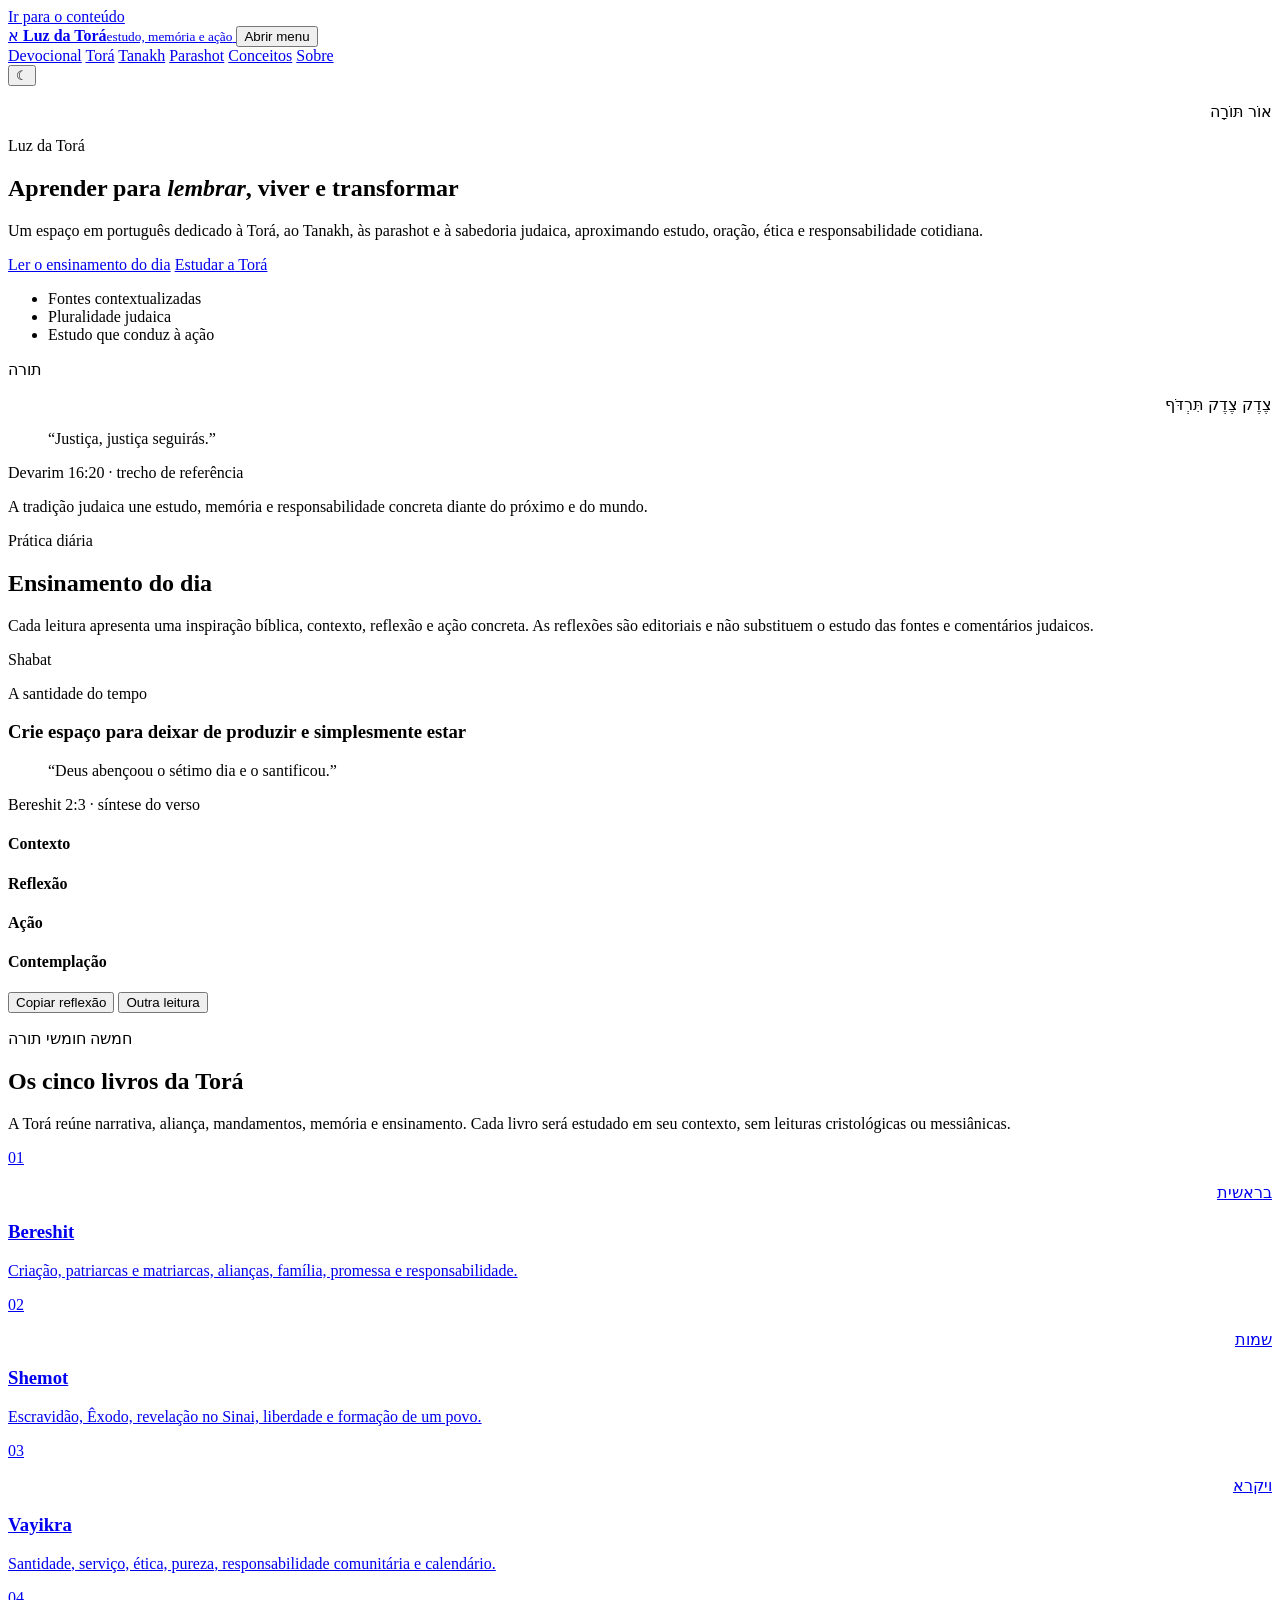
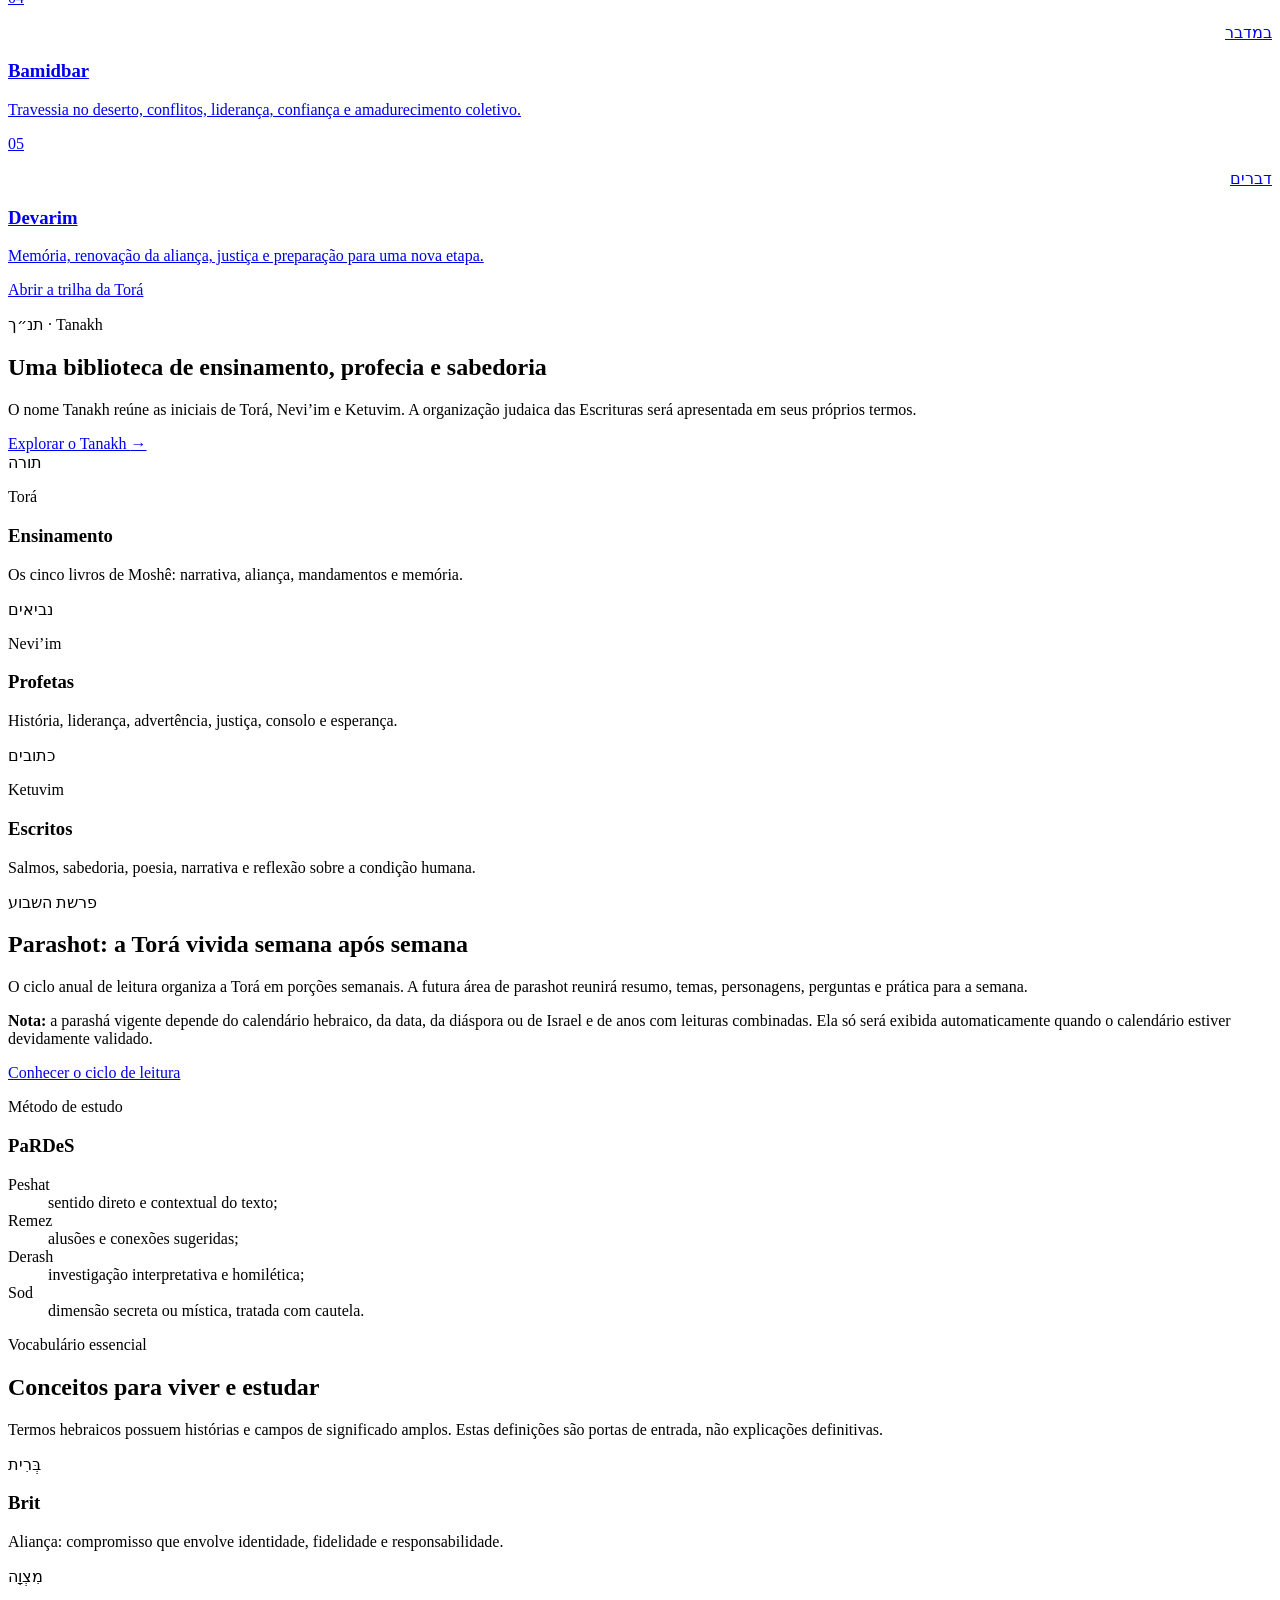
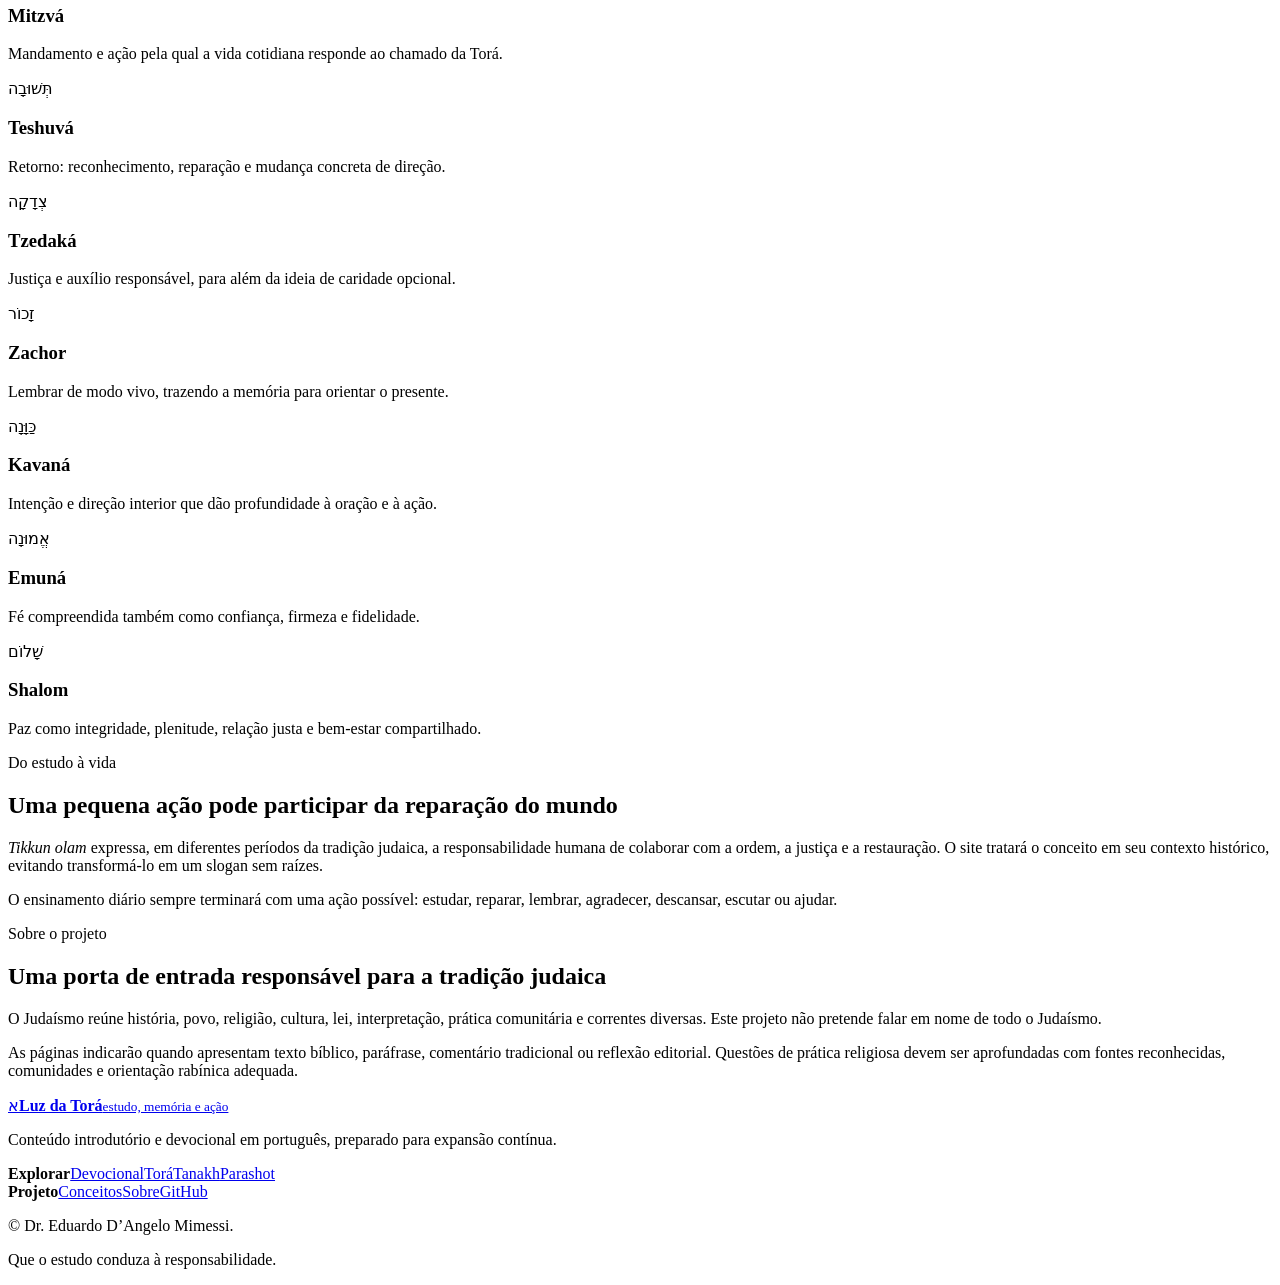
==== docs/index.html @ 55a56121 "Cria página inicial do Luz da Torá" ====
<!doctype html>
<html lang="pt-BR" data-theme="light">
<head>
  <meta charset="utf-8">
  <meta name="viewport" content="width=device-width, initial-scale=1">
  <meta name="theme-color" content="#17385f">
  <meta name="description" content="Luz da Torá: estudos e reflexões judaicas sobre a Torá, o Tanakh, as parashot, as mitzvot e a vida cotidiana.">
  <meta name="author" content="Dr. Eduardo D’Angelo Mimessi">
  <meta property="og:title" content="Luz da Torá">
  <meta property="og:description" content="Estudo, memória, aliança e responsabilidade na tradição judaica.">
  <meta property="og:type" content="website">
  <meta property="og:locale" content="pt_BR">
  <title>Luz da Torá</title>
  <link rel="manifest" href="manifest.webmanifest">
  <link rel="icon" href="icon.svg" type="image/svg+xml">
  <link rel="stylesheet" href="styles.css">
  <script defer src="app.js"></script>
</head>
<body>
  <a class="skip-link" href="#conteudo">Ir para o conteúdo</a>

  <header class="site-header" id="inicio">
    <div class="header-inner container">
      <a class="brand" href="#inicio" aria-label="Página inicial do Luz da Torá">
        <span class="brand-mark" aria-hidden="true">א</span>
        <span><strong>Luz da Torá</strong><small>estudo, memória e ação</small></span>
      </a>

      <button class="menu-button" type="button" aria-controls="main-nav" aria-expanded="false">
        <span></span><span></span><span></span><span class="sr-only">Abrir menu</span>
      </button>

      <nav class="main-nav" id="main-nav" aria-label="Navegação principal">
        <a href="#devocional">Devocional</a>
        <a href="#tora">Torá</a>
        <a href="#tanakh">Tanakh</a>
        <a href="#parashot">Parashot</a>
        <a href="#conceitos">Conceitos</a>
        <a href="#sobre">Sobre</a>
      </nav>

      <button class="theme-button" type="button" aria-label="Alternar tema claro e escuro" title="Alternar tema">
        <span class="theme-icon" aria-hidden="true">☾</span>
      </button>
    </div>
  </header>

  <main id="conteudo">
    <section class="hero" aria-labelledby="hero-title">
      <div class="hero-pattern" aria-hidden="true"></div>
      <div class="container hero-grid">
        <div class="hero-copy">
          <p class="hebrew-kicker" lang="he" dir="rtl">אוֹר תּוֹרָה</p>
          <p class="eyebrow">Luz da Torá</p>
          <h1 id="hero-title">Aprender para <em>lembrar</em>, viver e transformar</h1>
          <p class="hero-lead">Um espaço em português dedicado à Torá, ao Tanakh, às parashot e à sabedoria judaica, aproximando estudo, oração, ética e responsabilidade cotidiana.</p>
          <div class="hero-actions">
            <a class="button button-primary" href="#devocional">Ler o ensinamento do dia</a>
            <a class="button button-secondary" href="tora.html">Estudar a Torá</a>
          </div>
          <ul class="hero-principles" aria-label="Princípios do projeto">
            <li>Fontes contextualizadas</li>
            <li>Pluralidade judaica</li>
            <li>Estudo que conduz à ação</li>
          </ul>
        </div>

        <aside class="hero-card" aria-label="Ensinamento em destaque">
          <div class="scroll-symbol" aria-hidden="true">תורה</div>
          <p class="hebrew" lang="he" dir="rtl">צֶדֶק צֶדֶק תִּרְדֹּף</p>
          <blockquote>“Justiça, justiça seguirás.”</blockquote>
          <p class="reference">Devarim 16:20 · trecho de referência</p>
          <p class="hero-note">A tradição judaica une estudo, memória e responsabilidade concreta diante do próximo e do mundo.</p>
        </aside>
      </div>
    </section>

    <section class="section devotional-section" id="devocional" aria-labelledby="devotional-title">
      <div class="container">
        <div class="section-heading">
          <div><p class="eyebrow">Prática diária</p><h2 id="devotional-title">Ensinamento do dia</h2></div>
          <p class="section-intro">Cada leitura apresenta uma inspiração bíblica, contexto, reflexão e ação concreta. As reflexões são editoriais e não substituem o estudo das fontes e comentários judaicos.</p>
        </div>

        <article class="devotional-card" aria-live="polite">
          <div class="devotional-meta">
            <span class="tag" id="devotional-concept">Shabat</span>
            <time id="devotional-date"></time>
          </div>
          <div class="devotional-content">
            <p class="devotional-kicker" id="devotional-theme">A santidade do tempo</p>
            <h3 id="devotional-heading">Crie espaço para deixar de produzir e simplesmente estar</h3>
            <blockquote id="devotional-verse">“Deus abençoou o sétimo dia e o santificou.”</blockquote>
            <p class="verse-reference" id="devotional-reference">Bereshit 2:3 · síntese do verso</p>
            <div class="devotional-grid">
              <div><h4>Contexto</h4><p id="devotional-context"></p></div>
              <div><h4>Reflexão</h4><p id="devotional-reflection"></p></div>
              <div><h4>Ação</h4><p id="devotional-action"></p></div>
              <div><h4>Contemplação</h4><p id="devotional-question"></p></div>
            </div>
          </div>
          <div class="devotional-actions">
            <button class="button button-secondary" id="copy-devotional" type="button">Copiar reflexão</button>
            <button class="button button-ghost" id="next-devotional" type="button">Outra leitura</button>
          </div>
        </article>
      </div>
    </section>

    <section class="section torah-section" id="tora" aria-labelledby="torah-title">
      <div class="container">
        <div class="section-heading">
          <div><p class="eyebrow">חמשה חומשי תורה</p><h2 id="torah-title">Os cinco livros da Torá</h2></div>
          <p class="section-intro">A Torá reúne narrativa, aliança, mandamentos, memória e ensinamento. Cada livro será estudado em seu contexto, sem leituras cristológicas ou messiânicas.</p>
        </div>

        <div class="books-grid">
          <a class="book-card" href="tora.html#bereshit"><span>01</span><p class="hebrew" lang="he" dir="rtl">בראשית</p><h3>Bereshit</h3><p>Criação, patriarcas e matriarcas, alianças, família, promessa e responsabilidade.</p></a>
          <a class="book-card" href="tora.html#shemot"><span>02</span><p class="hebrew" lang="he" dir="rtl">שמות</p><h3>Shemot</h3><p>Escravidão, Êxodo, revelação no Sinai, liberdade e formação de um povo.</p></a>
          <a class="book-card" href="tora.html#vayikra"><span>03</span><p class="hebrew" lang="he" dir="rtl">ויקרא</p><h3>Vayikra</h3><p>Santidade, serviço, ética, pureza, responsabilidade comunitária e calendário.</p></a>
          <a class="book-card" href="tora.html#bamidbar"><span>04</span><p class="hebrew" lang="he" dir="rtl">במדבר</p><h3>Bamidbar</h3><p>Travessia no deserto, conflitos, liderança, confiança e amadurecimento coletivo.</p></a>
          <a class="book-card" href="tora.html#devarim"><span>05</span><p class="hebrew" lang="he" dir="rtl">דברים</p><h3>Devarim</h3><p>Memória, renovação da aliança, justiça e preparação para uma nova etapa.</p></a>
        </div>
        <div class="center-action"><a class="button button-primary" href="tora.html">Abrir a trilha da Torá</a></div>
      </div>
    </section>

    <section class="section tanakh-section" id="tanakh" aria-labelledby="tanakh-title">
      <div class="container tanakh-layout">
        <div class="tanakh-intro">
          <p class="eyebrow">תנ״ך · Tanakh</p>
          <h2 id="tanakh-title">Uma biblioteca de ensinamento, profecia e sabedoria</h2>
          <p>O nome Tanakh reúne as iniciais de Torá, Nevi’im e Ketuvim. A organização judaica das Escrituras será apresentada em seus próprios termos.</p>
          <a class="text-link" href="tanakh.html">Explorar o Tanakh <span aria-hidden="true">→</span></a>
        </div>

        <div class="tanakh-grid">
          <article><span class="hebrew" lang="he" dir="rtl">תורה</span><p class="card-label">Torá</p><h3>Ensinamento</h3><p>Os cinco livros de Moshê: narrativa, aliança, mandamentos e memória.</p></article>
          <article><span class="hebrew" lang="he" dir="rtl">נביאים</span><p class="card-label">Nevi’im</p><h3>Profetas</h3><p>História, liderança, advertência, justiça, consolo e esperança.</p></article>
          <article><span class="hebrew" lang="he" dir="rtl">כתובים</span><p class="card-label">Ketuvim</p><h3>Escritos</h3><p>Salmos, sabedoria, poesia, narrativa e reflexão sobre a condição humana.</p></article>
        </div>
      </div>
    </section>

    <section class="section parashah-section" id="parashot" aria-labelledby="parashot-title">
      <div class="container parashah-grid">
        <div>
          <p class="eyebrow">פרשת השבוע</p>
          <h2 id="parashot-title">Parashot: a Torá vivida semana após semana</h2>
          <p>O ciclo anual de leitura organiza a Torá em porções semanais. A futura área de parashot reunirá resumo, temas, personagens, perguntas e prática para a semana.</p>
          <p class="notice"><strong>Nota:</strong> a parashá vigente depende do calendário hebraico, da data, da diáspora ou de Israel e de anos com leituras combinadas. Ela só será exibida automaticamente quando o calendário estiver devidamente validado.</p>
          <a class="button button-secondary" href="tora.html#parashot">Conhecer o ciclo de leitura</a>
        </div>
        <aside class="study-card">
          <p class="eyebrow">Método de estudo</p>
          <h3>PaRDeS</h3>
          <dl>
            <div><dt>Peshat</dt><dd>sentido direto e contextual do texto;</dd></div>
            <div><dt>Remez</dt><dd>alusões e conexões sugeridas;</dd></div>
            <div><dt>Derash</dt><dd>investigação interpretativa e homilética;</dd></div>
            <div><dt>Sod</dt><dd>dimensão secreta ou mística, tratada com cautela.</dd></div>
          </dl>
        </aside>
      </div>
    </section>

    <section class="section concepts-section" id="conceitos" aria-labelledby="concepts-title">
      <div class="container">
        <div class="section-heading">
          <div><p class="eyebrow">Vocabulário essencial</p><h2 id="concepts-title">Conceitos para viver e estudar</h2></div>
          <p class="section-intro">Termos hebraicos possuem histórias e campos de significado amplos. Estas definições são portas de entrada, não explicações definitivas.</p>
        </div>

        <div class="concept-grid">
          <article><span>בְּרִית</span><h3>Brit</h3><p>Aliança: compromisso que envolve identidade, fidelidade e responsabilidade.</p></article>
          <article><span>מִצְוָה</span><h3>Mitzvá</h3><p>Mandamento e ação pela qual a vida cotidiana responde ao chamado da Torá.</p></article>
          <article><span>תְּשׁוּבָה</span><h3>Teshuvá</h3><p>Retorno: reconhecimento, reparação e mudança concreta de direção.</p></article>
          <article><span>צְדָקָה</span><h3>Tzedaká</h3><p>Justiça e auxílio responsável, para além da ideia de caridade opcional.</p></article>
          <article><span>זָכוֹר</span><h3>Zachor</h3><p>Lembrar de modo vivo, trazendo a memória para orientar o presente.</p></article>
          <article><span>כַּוָּנָה</span><h3>Kavaná</h3><p>Intenção e direção interior que dão profundidade à oração e à ação.</p></article>
          <article><span>אֱמוּנָה</span><h3>Emuná</h3><p>Fé compreendida também como confiança, firmeza e fidelidade.</p></article>
          <article><span>שָׁלוֹם</span><h3>Shalom</h3><p>Paz como integridade, plenitude, relação justa e bem-estar compartilhado.</p></article>
        </div>
      </div>
    </section>

    <section class="section action-section" aria-labelledby="action-title">
      <div class="container action-card">
        <div><p class="eyebrow">Do estudo à vida</p><h2 id="action-title">Uma pequena ação pode participar da reparação do mundo</h2></div>
        <div><p><em>Tikkun olam</em> expressa, em diferentes períodos da tradição judaica, a responsabilidade humana de colaborar com a ordem, a justiça e a restauração. O site tratará o conceito em seu contexto histórico, evitando transformá-lo em um slogan sem raízes.</p><p>O ensinamento diário sempre terminará com uma ação possível: estudar, reparar, lembrar, agradecer, descansar, escutar ou ajudar.</p></div>
      </div>
    </section>

    <section class="section about-section" id="sobre" aria-labelledby="about-title">
      <div class="container about-card">
        <div><p class="eyebrow">Sobre o projeto</p><h2 id="about-title">Uma porta de entrada responsável para a tradição judaica</h2></div>
        <div>
          <p>O Judaísmo reúne história, povo, religião, cultura, lei, interpretação, prática comunitária e correntes diversas. Este projeto não pretende falar em nome de todo o Judaísmo.</p>
          <p>As páginas indicarão quando apresentam texto bíblico, paráfrase, comentário tradicional ou reflexão editorial. Questões de prática religiosa devem ser aprofundadas com fontes reconhecidas, comunidades e orientação rabínica adequada.</p>
        </div>
      </div>
    </section>
  </main>

  <footer class="site-footer">
    <div class="container footer-grid">
      <div><a class="brand footer-brand" href="#inicio"><span class="brand-mark" aria-hidden="true">א</span><span><strong>Luz da Torá</strong><small>estudo, memória e ação</small></span></a><p>Conteúdo introdutório e devocional em português, preparado para expansão contínua.</p></div>
      <nav aria-label="Links do rodapé"><strong>Explorar</strong><a href="#devocional">Devocional</a><a href="tora.html">Torá</a><a href="tanakh.html">Tanakh</a><a href="#parashot">Parashot</a></nav>
      <nav aria-label="Informações do projeto"><strong>Projeto</strong><a href="#conceitos">Conceitos</a><a href="#sobre">Sobre</a><a href="https://github.com/edumimessi/luzdatora" rel="noopener noreferrer">GitHub</a></nav>
    </div>
    <div class="container footer-bottom"><p>© <span id="current-year"></span> Dr. Eduardo D’Angelo Mimessi.</p><p>Que o estudo conduza à responsabilidade.</p></div>
  </footer>

  <div class="toast" id="toast" role="status" aria-live="polite"></div>
</body>
</html>
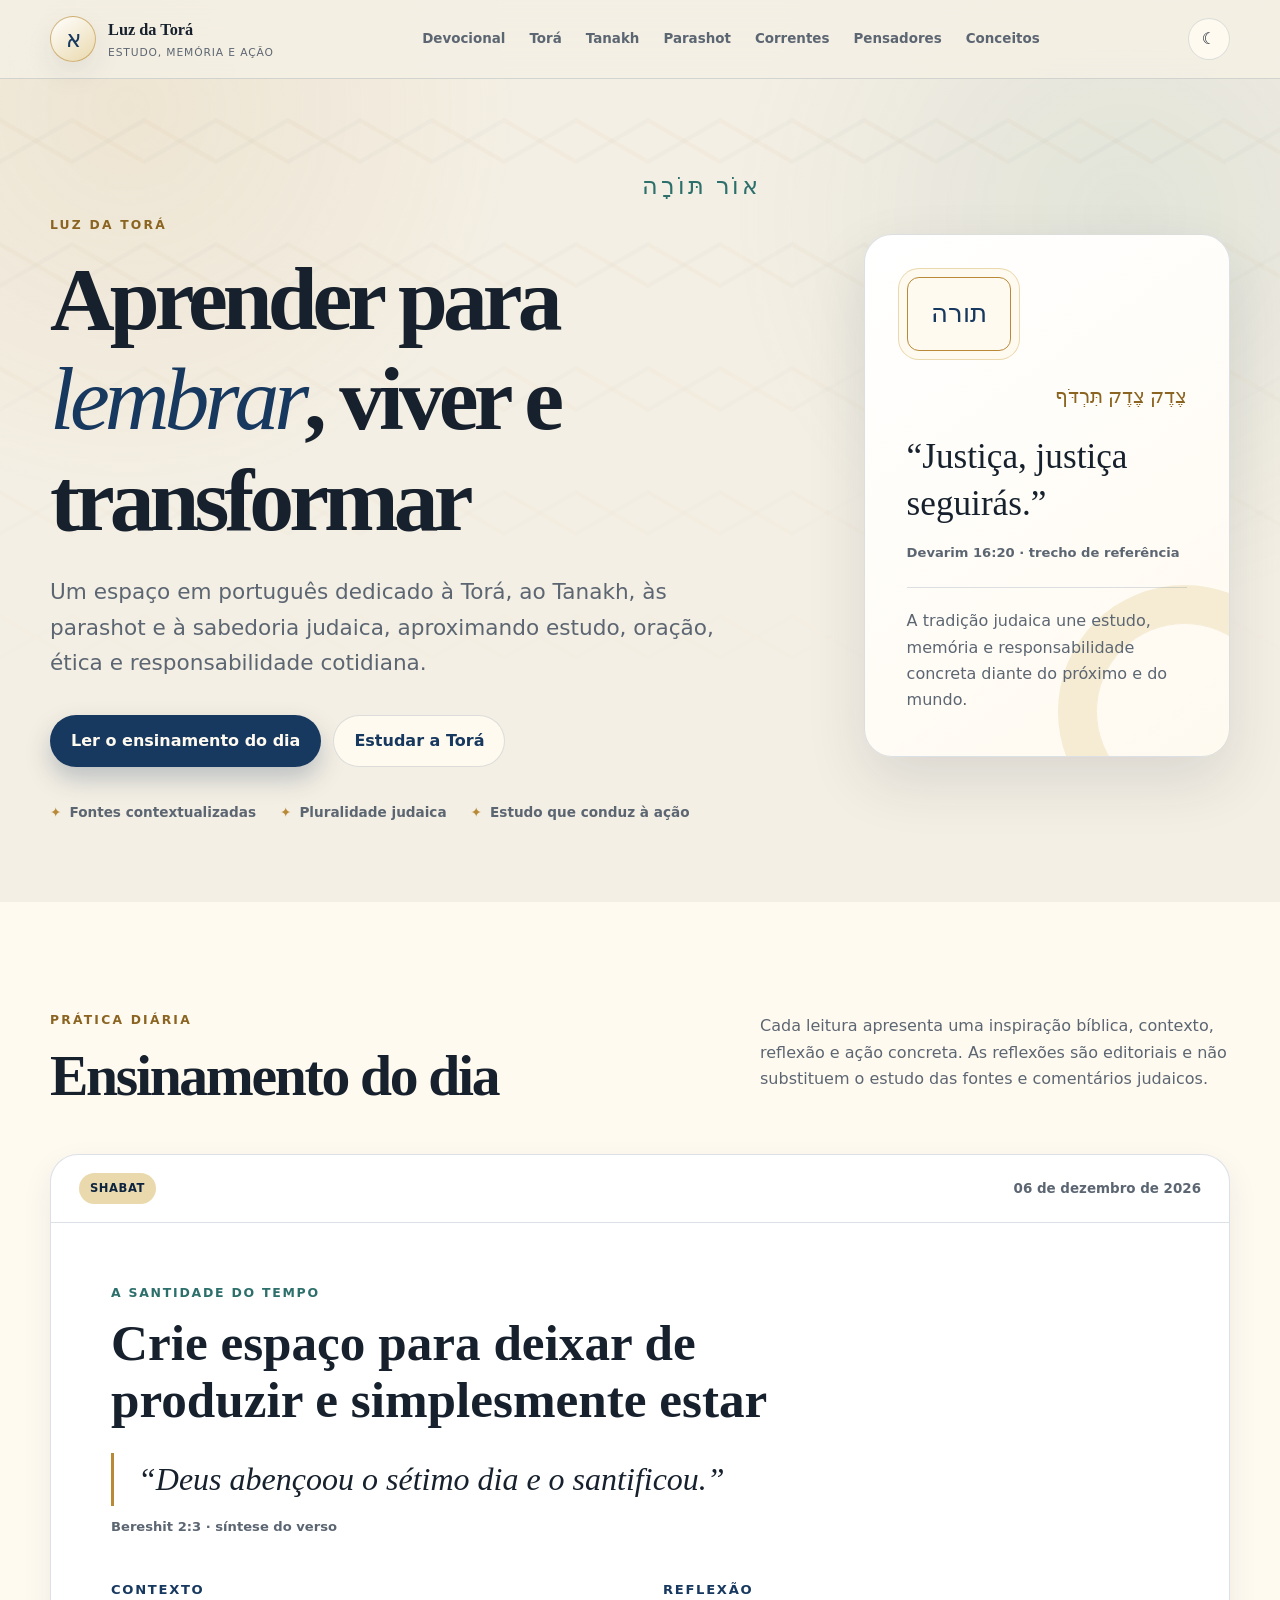
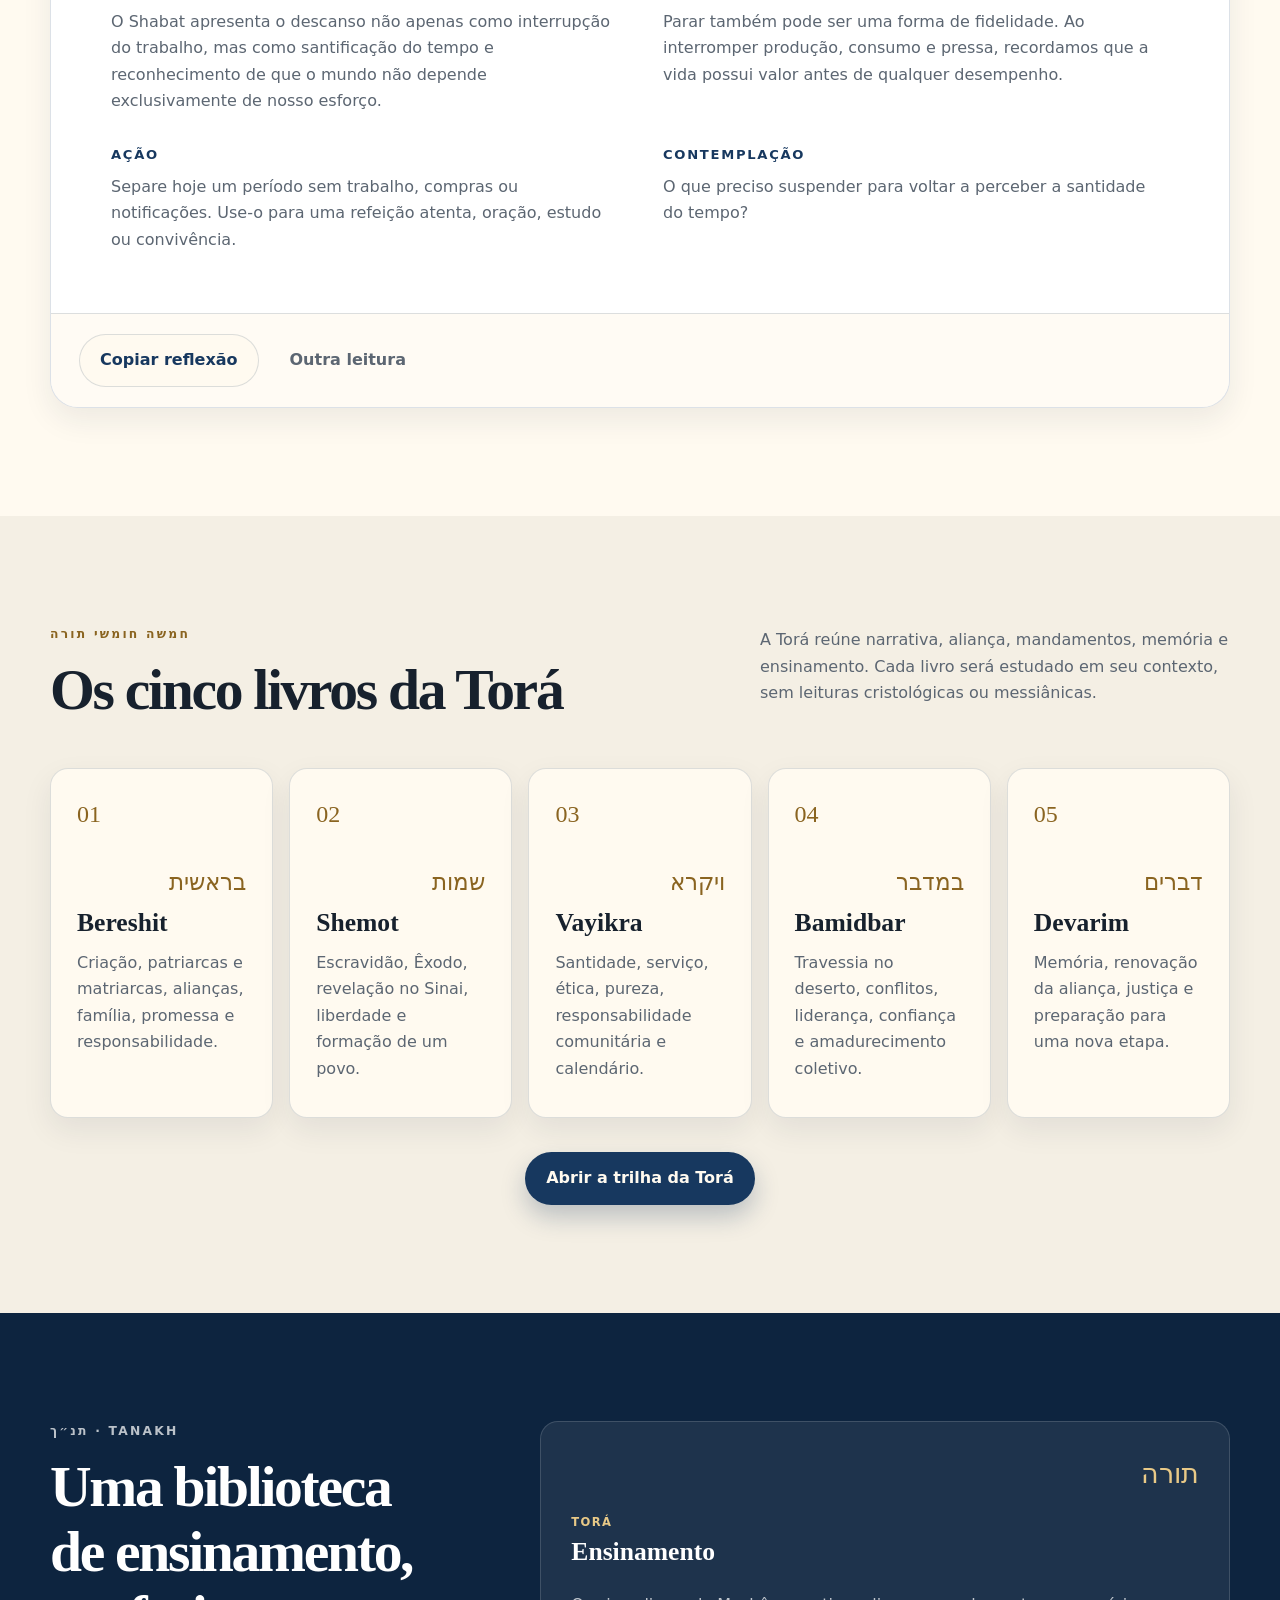
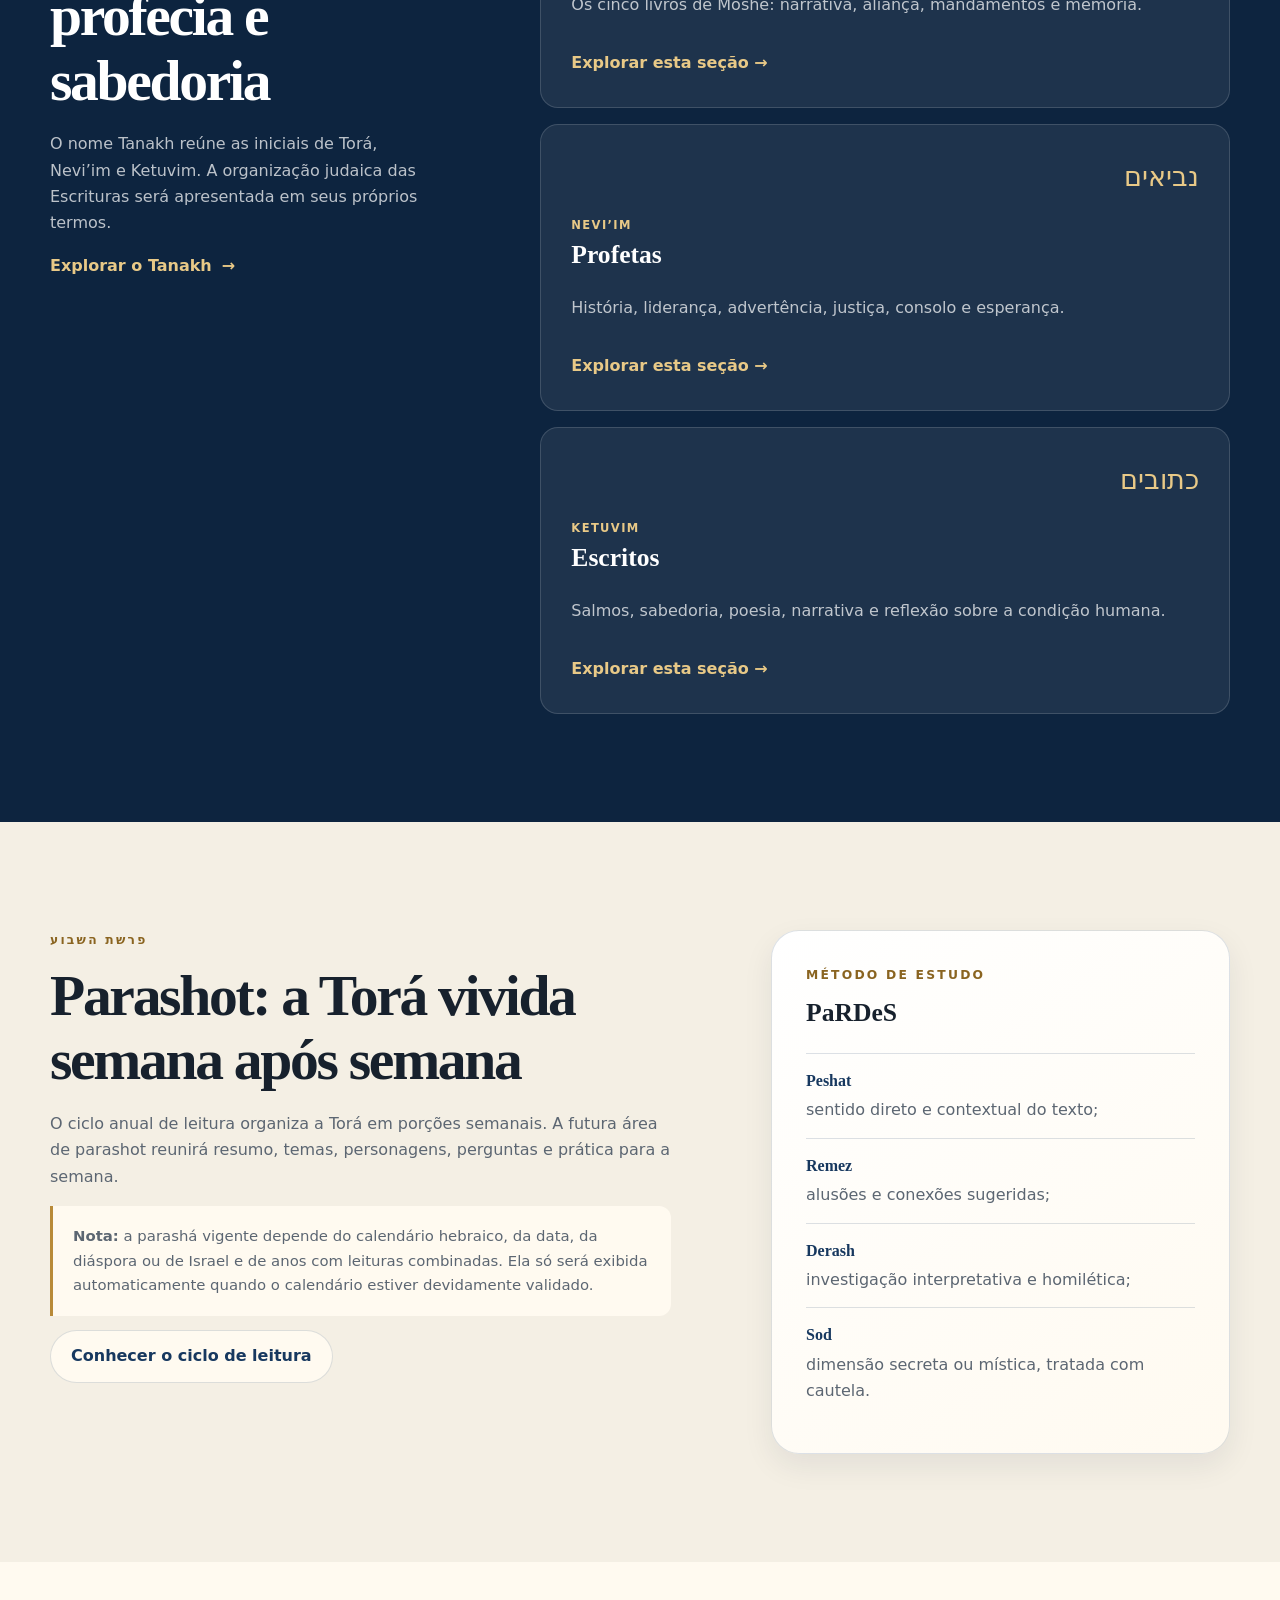
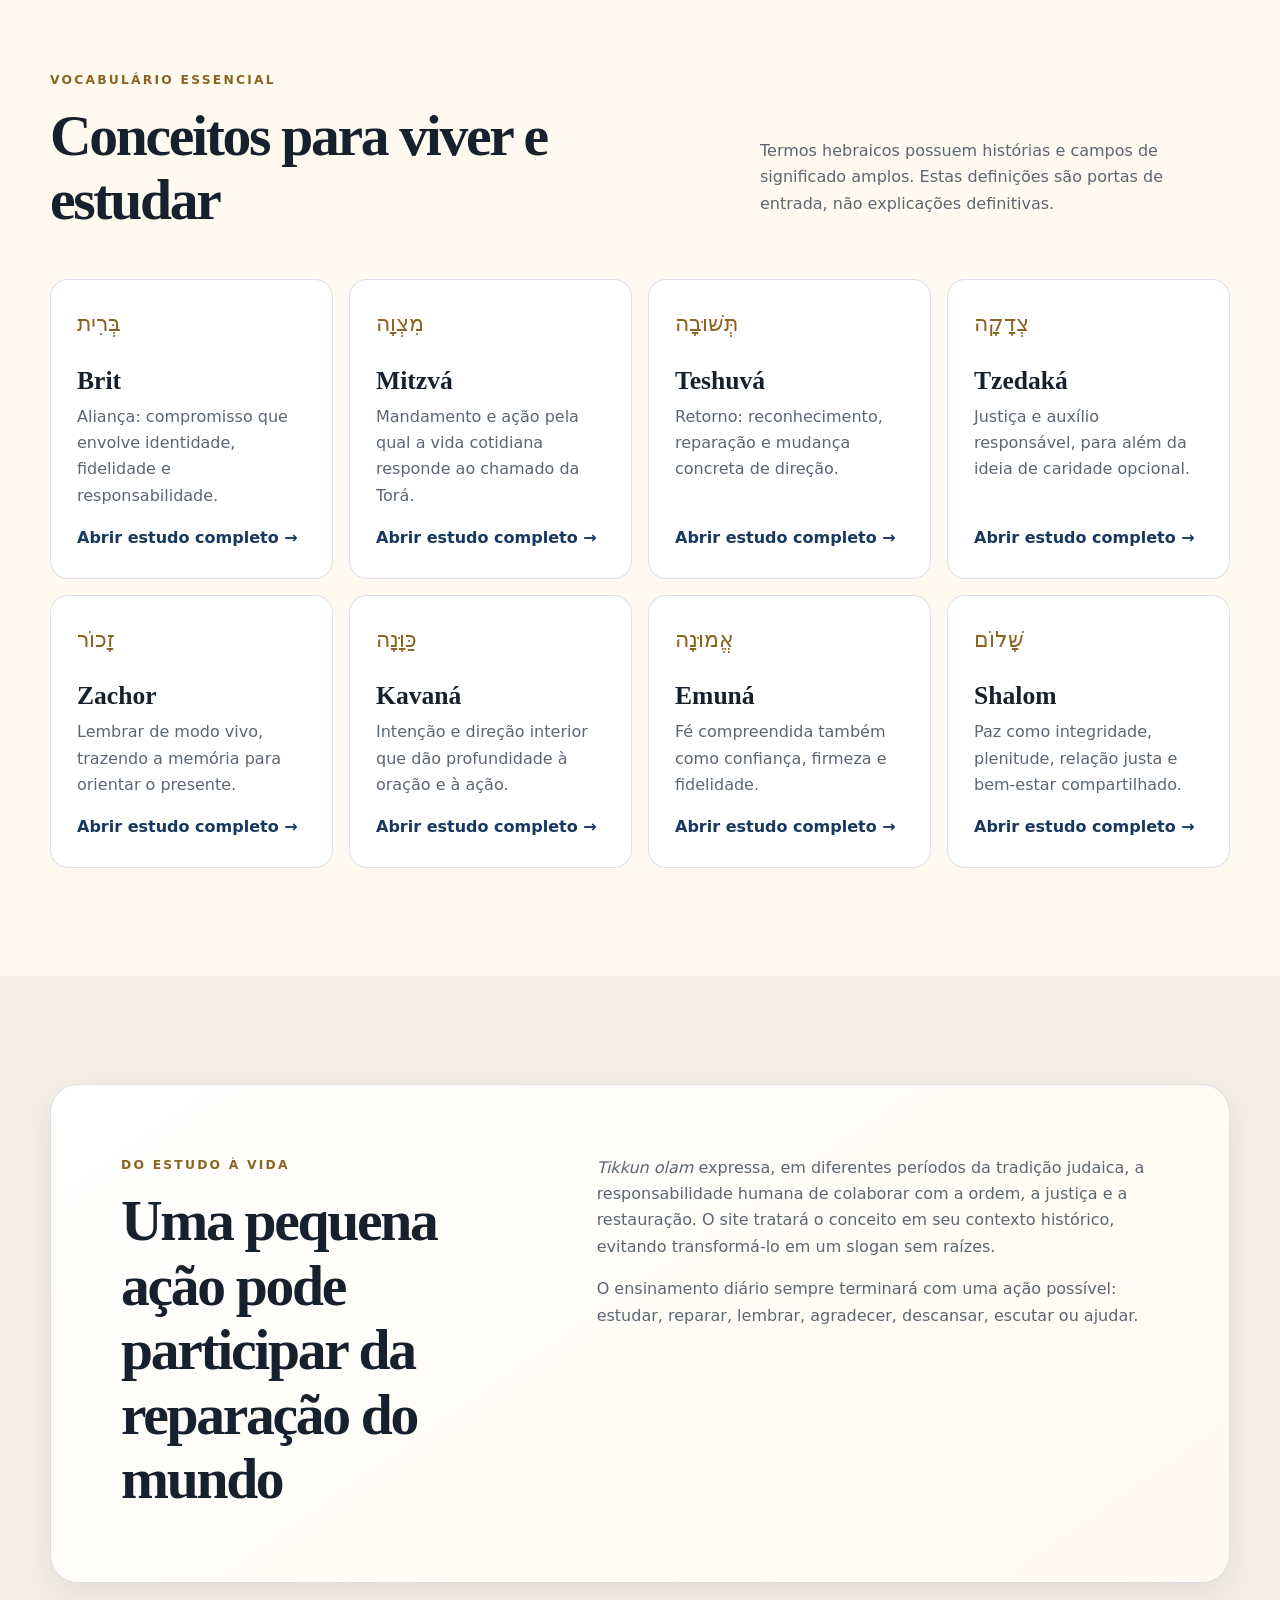
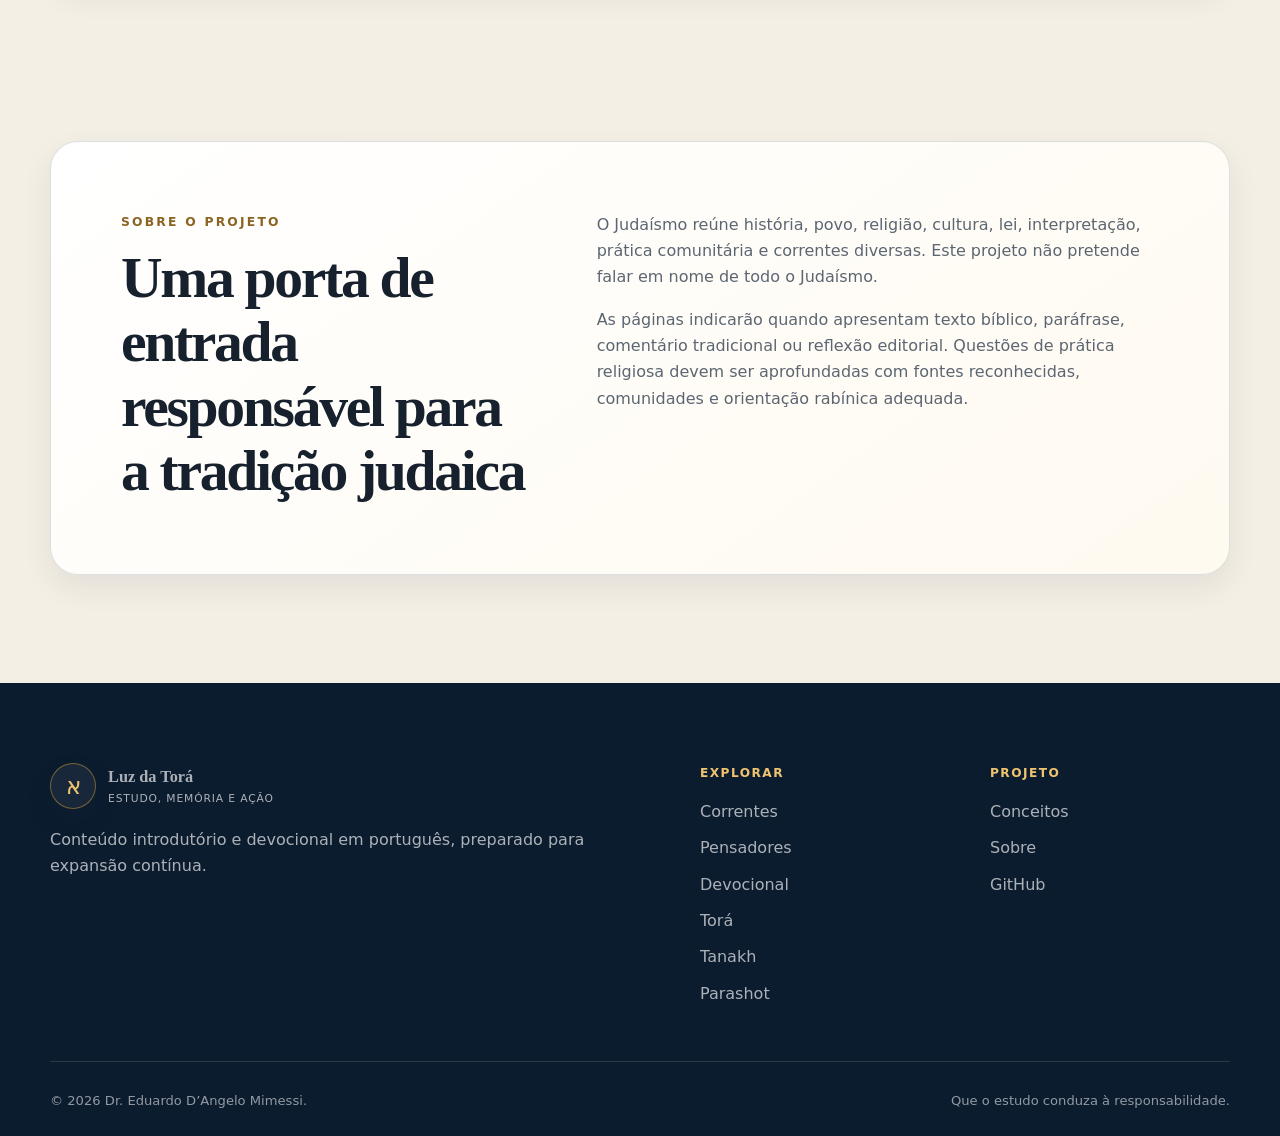
==== commit e2f0fd1b: "Adiciona correntes e pensadores judaicos e corrige contraste dos temas Duas páginas novas, derivadas" ====
--- a/docs/index.html
+++ b/docs/index.html
@@ -35,8 +35,9 @@
         <a href="#tora">Torá</a>
         <a href="#tanakh">Tanakh</a>
         <a href="#parashot">Parashot</a>
+        <a href="correntes.html">Correntes</a>
+        <a href="pensadores.html">Pensadores</a>
         <a href="#conceitos">Conceitos</a>
-        <a href="#sobre">Sobre</a>
       </nav>
 
       <button class="theme-button" type="button" aria-label="Alternar tema claro e escuro" title="Alternar tema">
@@ -205,7 +206,7 @@
   <footer class="site-footer">
     <div class="container footer-grid">
       <div><a class="brand footer-brand" href="#inicio"><span class="brand-mark" aria-hidden="true">א</span><span><strong>Luz da Torá</strong><small>estudo, memória e ação</small></span></a><p>Conteúdo introdutório e devocional em português, preparado para expansão contínua.</p></div>
-      <nav aria-label="Links do rodapé"><strong>Explorar</strong><a href="#devocional">Devocional</a><a href="tora.html">Torá</a><a href="tanakh.html">Tanakh</a><a href="#parashot">Parashot</a></nav>
+      <nav aria-label="Links do rodapé"><strong>Explorar</strong><a href="correntes.html">Correntes</a><a href="pensadores.html">Pensadores</a><a href="#devocional">Devocional</a><a href="tora.html">Torá</a><a href="tanakh.html">Tanakh</a><a href="#parashot">Parashot</a></nav>
       <nav aria-label="Informações do projeto"><strong>Projeto</strong><a href="#conceitos">Conceitos</a><a href="#sobre">Sobre</a><a href="https://github.com/edumimessi/luzdatora" rel="noopener noreferrer">GitHub</a></nav>
     </div>
     <div class="container footer-bottom"><p>© <span id="current-year"></span> Dr. Eduardo D’Angelo Mimessi.</p><p>Que o estudo conduza à responsabilidade.</p></div>
--- a/docs/styles.css
+++ b/docs/styles.css
@@ -0,0 +1 @@
+:root{--bg:#f4efe4;--surface:#fffaf0;--surface-strong:#fff;--text:#17212d;--muted:#5c6672;--primary:#17385f;--primary-dark:#0d243f;--accent:#b88a38;--accent-strong:#8a6420;--on-primary:#fffaf0;--surface-deep:#0d243f;--label:#8a6420;--accent-soft:#ead9ad;--teal:#2c6f6b;--border:rgba(23,56,95,.15);--shadow:0 24px 60px rgba(21,41,63,.12);--shadow-soft:0 12px 30px rgba(21,41,63,.08);--radius-lg:28px;--radius-md:18px;--radius-sm:12px;--container:1180px;--serif:Georgia,"Times New Roman",serif;--sans:Inter,ui-sans-serif,system-ui,-apple-system,BlinkMacSystemFont,"Segoe UI",sans-serif}html[data-theme="dark"]{--bg:#0f1721;--surface:#172331;--surface-strong:#1c2a39;--text:#f5ecd8;--muted:#bdc4ca;--primary:#a9c9ef;--primary-dark:#d8e8fb;--accent:#e5bc69;--accent-strong:#e5bc69;--on-primary:#0f1721;--surface-deep:#101c28;--label:#e8c987;--accent-soft:#493e29;--teal:#75b9b3;--border:rgba(244,235,217,.13);--shadow:0 24px 60px rgba(0,0,0,.35);--shadow-soft:0 12px 30px rgba(0,0,0,.24)}*{box-sizing:border-box}html{scroll-behavior:smooth;scroll-padding-top:90px}body{margin:0;min-width:320px;background:var(--bg);color:var(--text);font-family:var(--sans);line-height:1.65;transition:background-color .25s ease,color .25s ease}body:before{content:"";position:fixed;inset:0;z-index:-2;pointer-events:none;background:radial-gradient(circle at 10% 12%,rgba(184,138,56,.1),transparent 28%),radial-gradient(circle at 88% 24%,rgba(44,111,107,.09),transparent 30%)}button,input{font:inherit}button,a{-webkit-tap-highlight-color:transparent}a{color:inherit}h1,h2,h3,h4,p{margin-top:0}h1,h2,h3{font-family:var(--serif);font-weight:600;line-height:1.12}h1{max-width:780px;margin-bottom:24px;font-size:clamp(3.1rem,7vw,6.5rem);letter-spacing:-.055em}h1 em{color:var(--primary);font-weight:500}h2{margin-bottom:18px;font-size:clamp(2.2rem,4.5vw,4.15rem);letter-spacing:-.04em}h3{font-size:clamp(1.35rem,2vw,1.82rem)}p{color:var(--muted)}.container{width:min(calc(100% - 40px),var(--container));margin-inline:auto}.section{padding:108px 0}.eyebrow{margin-bottom:14px;color:var(--accent-strong);font-size:.77rem;font-weight:800;letter-spacing:.18em;text-transform:uppercase}.hebrew-kicker{margin-bottom:8px;color:var(--teal);font-family:var(--serif);font-size:clamp(1.1rem,2vw,1.5rem);letter-spacing:.12em}.hebrew{color:var(--accent-strong);font-family:var(--serif);font-size:1.22rem}.sr-only{position:absolute;width:1px;height:1px;padding:0;margin:-1px;overflow:hidden;clip:rect(0,0,0,0);white-space:nowrap;border:0}.skip-link{position:fixed;top:12px;left:12px;z-index:999;padding:10px 14px;border-radius:8px;background:var(--surface-deep);color:#fff8e9;transform:translateY(-160%);transition:transform .2s}.skip-link:focus{transform:translateY(0)}.site-header{position:sticky;top:0;z-index:50;border-bottom:1px solid var(--border);background:color-mix(in srgb,var(--bg) 88%,transparent);backdrop-filter:blur(18px)}.header-inner{display:grid;grid-template-columns:auto 1fr auto;align-items:center;gap:24px;min-height:78px}.brand{display:inline-flex;align-items:center;gap:12px;text-decoration:none}.brand-mark{display:grid;place-items:center;width:46px;height:46px;border:1px solid color-mix(in srgb,var(--accent) 60%,transparent);border-radius:50%;background:linear-gradient(145deg,var(--surface-strong),var(--accent-soft));color:var(--primary);font-family:var(--serif);font-size:1.45rem;box-shadow:var(--shadow-soft)}.brand span:last-child{display:grid}.brand strong{font-family:var(--serif);font-size:1.02rem}.brand small{color:var(--muted);font-size:.67rem;letter-spacing:.08em;text-transform:uppercase}.main-nav{display:flex;justify-content:center;gap:4px}.main-nav a{padding:8px 10px;border-radius:999px;color:var(--muted);font-size:.84rem;font-weight:750;text-decoration:none;transition:.2s}.main-nav a:hover,.main-nav a:focus-visible{background:var(--surface);color:var(--primary)}.theme-button,.menu-button{border:1px solid var(--border);background:var(--surface);color:var(--text);cursor:pointer}.theme-button{display:grid;place-items:center;width:42px;height:42px;border-radius:50%}.menu-button{display:none}.hero{position:relative;overflow:hidden;min-height:calc(100vh - 78px);padding:88px 0 78px}.hero-pattern{position:absolute;inset:0;z-index:-1;opacity:.42;background-image:linear-gradient(30deg,transparent 48%,rgba(184,138,56,.11) 49%,rgba(184,138,56,.11) 51%,transparent 52%),linear-gradient(-30deg,transparent 48%,rgba(23,56,95,.06) 49%,rgba(23,56,95,.06) 51%,transparent 52%);background-size:72px 124px;mask-image:linear-gradient(to bottom,black,transparent 88%)}.hero-grid{display:grid;grid-template-columns:minmax(0,1.32fr) minmax(300px,.68fr);align-items:center;gap:clamp(48px,8vw,108px)}.hero-lead{max-width:720px;margin-bottom:34px;font-size:clamp(1.08rem,1.8vw,1.35rem)}.hero-actions,.reader-actions{display:flex;flex-wrap:wrap;gap:12px;margin-bottom:34px}.button{display:inline-flex;align-items:center;justify-content:center;min-height:48px;padding:12px 20px;border:1px solid transparent;border-radius:999px;font-weight:800;text-decoration:none;cursor:pointer;transition:transform .2s,box-shadow .2s,background-color .2s}.button:hover{transform:translateY(-2px)}.button-primary{background:var(--primary);color:var(--on-primary);box-shadow:0 12px 24px color-mix(in srgb,var(--primary) 25%,transparent)}.button-primary:hover{background:var(--primary-dark)}.button-secondary{border-color:var(--border);background:var(--surface);color:var(--primary)}.button-ghost{background:transparent;color:var(--muted)}.hero-principles{display:flex;flex-wrap:wrap;gap:10px 24px;padding:0;margin:0;color:var(--muted);font-size:.85rem;font-weight:700;list-style:none}.hero-principles li:before{content:"✦";margin-right:8px;color:var(--accent)}.hero-card{position:relative;padding:42px;overflow:hidden;border:1px solid var(--border);border-radius:var(--radius-lg);background:linear-gradient(145deg,var(--surface-strong),var(--surface));box-shadow:var(--shadow)}.hero-card:after{content:"";position:absolute;right:-44px;bottom:-44px;width:175px;height:175px;border:1px solid var(--accent-soft);border-radius:50%;box-shadow:0 0 0 18px transparent,0 0 0 19px var(--accent-soft),0 0 0 37px transparent,0 0 0 38px var(--accent-soft);opacity:.45}.scroll-symbol{display:grid;place-items:center;width:104px;height:74px;margin-bottom:30px;border:1px solid var(--accent);border-radius:12px;background:var(--surface);color:var(--primary);font-family:var(--serif);font-size:1.6rem;box-shadow:0 0 0 8px var(--surface),0 0 0 9px var(--accent-soft)}.hero-card blockquote{position:relative;z-index:1;margin:0 0 14px;font-family:var(--serif);font-size:clamp(1.5rem,3vw,2.2rem);line-height:1.35}.reference,.verse-reference{color:var(--muted);font-size:.82rem;font-weight:700}.hero-note{position:relative;z-index:1;margin:24px 0 0;padding-top:20px;border-top:1px solid var(--border)}.section-heading{display:grid;grid-template-columns:1fr minmax(260px,470px);align-items:end;gap:40px;margin-bottom:46px}.section-heading h2{margin-bottom:0}.devotional-section{background:var(--surface)}.devotional-card{overflow:hidden;border:1px solid var(--border);border-radius:var(--radius-lg);background:var(--surface-strong);box-shadow:var(--shadow-soft)}.devotional-meta{display:flex;align-items:center;justify-content:space-between;gap:20px;padding:18px 28px;border-bottom:1px solid var(--border);color:var(--muted);font-size:.84rem;font-weight:700}.tag{display:inline-flex;width:fit-content;padding:6px 11px;border-radius:999px;background:var(--accent-soft);color:var(--primary-dark);font-size:.72rem;font-weight:800;letter-spacing:.05em;text-transform:uppercase}.devotional-content{padding:clamp(28px,5vw,60px)}.devotional-kicker{margin-bottom:10px;color:var(--teal);font-size:.78rem;font-weight:800;letter-spacing:.14em;text-transform:uppercase}.devotional-content>h3{max-width:780px;margin-bottom:24px;font-size:clamp(2rem,4vw,3.55rem)}.devotional-content>blockquote{max-width:920px;padding-left:24px;margin:0 0 10px;border-left:3px solid var(--accent);color:var(--text);font-family:var(--serif);font-size:clamp(1.25rem,2.7vw,2rem);font-style:italic}.devotional-grid{display:grid;grid-template-columns:repeat(2,minmax(0,1fr));gap:30px 46px;margin-top:42px}.devotional-grid h4{margin-bottom:8px;color:var(--primary);font-size:.82rem;letter-spacing:.13em;text-transform:uppercase}.devotional-grid p{margin-bottom:0}.devotional-actions{display:flex;gap:10px;padding:20px 28px;border-top:1px solid var(--border);background:color-mix(in srgb,var(--surface) 75%,transparent)}.books-grid{display:grid;grid-template-columns:repeat(5,minmax(0,1fr));gap:16px}.book-card{display:flex;flex-direction:column;min-height:350px;padding:26px;border:1px solid var(--border);border-radius:var(--radius-md);background:var(--surface);text-decoration:none;box-shadow:var(--shadow-soft);transition:transform .2s,border-color .2s}.book-card:hover{transform:translateY(-5px);border-color:var(--accent)}.book-card>span{color:var(--accent-strong);font-family:var(--serif);font-size:1.5rem}.book-card .hebrew{margin:28px 0 8px;font-size:1.45rem}.book-card h3{margin-bottom:12px}.book-card p:last-child{margin-bottom:0}.center-action{display:flex;justify-content:center;margin-top:34px}.tanakh-section{background:var(--surface-deep);color:#fff8e9}.tanakh-layout{display:grid;grid-template-columns:minmax(260px,.72fr) minmax(0,1.28fr);gap:clamp(50px,8vw,110px);align-items:start}.tanakh-intro{position:sticky;top:116px}.tanakh-section h2,.tanakh-section h3{color:#fff}.tanakh-section p{color:rgba(255,255,255,.72)}.tanakh-section .card-open-link,.tanakh-section .text-link,.tanakh-section .hebrew,.tanakh-section .card-label{color:#e8c987!important}.text-link{display:inline-flex;gap:10px;color:var(--accent-strong);font-weight:800;text-decoration:none}.tanakh-grid{display:grid;gap:16px}.tanakh-grid article{padding:30px;border:1px solid rgba(255,255,255,.15);border-radius:var(--radius-md);background:rgba(255,255,255,.07)}.tanakh-grid article>.hebrew{font-size:1.7rem}.card-label{margin:16px 0 6px;color:var(--label)!important;font-size:.72rem;font-weight:800;letter-spacing:.12em;text-transform:uppercase}.parashah-grid{display:grid;grid-template-columns:minmax(0,1.15fr) minmax(280px,.85fr);gap:clamp(48px,8vw,100px);align-items:start}.notice{padding:18px 20px;border-left:3px solid var(--accent);border-radius:0 var(--radius-sm) var(--radius-sm) 0;background:var(--surface);font-size:.93rem}.study-card{padding:34px;border:1px solid var(--border);border-radius:var(--radius-lg);background:linear-gradient(145deg,var(--surface-strong),var(--surface));box-shadow:var(--shadow-soft)}.study-card dl{margin:22px 0 0}.study-card dl div{padding:14px 0;border-top:1px solid var(--border)}.study-card dt{color:var(--primary);font-family:var(--serif);font-weight:700}.study-card dd{margin:3px 0 0;color:var(--muted)}.concepts-section{background:var(--surface)}.concept-grid{display:grid;grid-template-columns:repeat(4,minmax(0,1fr));gap:16px}.concept-grid article{padding:26px;border:1px solid var(--border);border-radius:var(--radius-md);background:var(--surface-strong)}.concept-grid article>span{color:var(--accent-strong);font-family:var(--serif);font-size:1.4rem}.concept-grid h3{margin:24px 0 8px}.concept-grid p{margin-bottom:0}.action-card,.about-card{display:grid;grid-template-columns:.85fr 1.15fr;gap:60px;padding:clamp(30px,6vw,70px);border:1px solid var(--border);border-radius:var(--radius-lg);background:linear-gradient(145deg,var(--surface-strong),var(--surface));box-shadow:var(--shadow-soft)}.action-card h2,.about-card h2{margin-bottom:0}.action-card p:last-child,.about-card p:last-child{margin-bottom:0}.about-section{padding-top:50px}.site-footer{padding:80px 0 24px;background:#0c1c2f;color:#f8ecdc}.footer-grid{display:grid;grid-template-columns:1.5fr .6fr .6fr;gap:50px}.footer-brand{margin-bottom:18px}.footer-brand .brand-mark{background:rgba(255,255,255,.05);color:#efc36f}.footer-grid p,.footer-grid a,.footer-brand small{color:rgba(255,255,255,.66)}.footer-grid nav{display:grid;align-content:start;gap:10px}.footer-grid nav strong{margin-bottom:6px;color:#efc36f;font-size:.76rem;letter-spacing:.12em;text-transform:uppercase}.footer-grid nav a{text-decoration:none}.footer-grid nav a:hover{color:white}.footer-bottom{display:flex;justify-content:space-between;gap:30px;padding-top:28px;margin-top:54px;border-top:1px solid rgba(255,255,255,.12)}.footer-bottom p{margin:0;color:rgba(255,255,255,.55);font-size:.82rem}.toast{position:fixed;right:24px;bottom:24px;z-index:100;padding:13px 18px;border-radius:999px;background:var(--surface-deep);color:#fff8e9;box-shadow:var(--shadow);opacity:0;transform:translateY(16px);pointer-events:none;transition:.2s}.toast.is-visible{opacity:1;transform:translateY(0)}.reader-main{min-height:70vh}.reader-hero{padding:76px 0;background:linear-gradient(145deg,var(--surface),var(--bg))}.reader-hero h1{max-width:900px;font-size:clamp(2.8rem,6vw,5.5rem)}.breadcrumbs{display:flex;flex-wrap:wrap;gap:8px;margin-bottom:34px;color:var(--muted);font-size:.85rem}.breadcrumbs a{text-decoration:none}.reader-section{padding:90px 0}.reader-section.alt{background:var(--surface)}.reader-intro-grid{display:grid;grid-template-columns:minmax(0,1.25fr) minmax(280px,.75fr);gap:clamp(45px,8vw,100px)}.reader-prose{max-width:800px}.reader-prose h3{margin-top:34px}.fact-panel{padding:30px;border:1px solid var(--border);border-radius:var(--radius-lg);background:var(--surface);box-shadow:var(--shadow-soft)}.fact-list{margin:0}.fact-list div{padding:16px 0;border-top:1px solid var(--border)}.fact-list dt{font-weight:800;color:var(--primary)}.fact-list dd{margin:3px 0 0;color:var(--muted)}.content-grid{display:grid;grid-template-columns:repeat(2,minmax(0,1fr));gap:18px}.content-card{padding:28px;border:1px solid var(--border);border-radius:var(--radius-md);background:var(--surface);box-shadow:var(--shadow-soft)}.content-card h3{margin-bottom:10px}.content-card .hebrew{margin-bottom:10px}.content-card ul{padding-left:20px;color:var(--muted)}.quote-panel{margin:36px 0;padding:28px;border:1px solid var(--border);border-radius:var(--radius-md);background:var(--surface)}.quote-panel blockquote{margin:0 0 10px;color:var(--text);font-family:var(--serif);font-size:1.45rem}.quote-panel p{margin:0;font-size:.83rem}.search-field{display:flex;align-items:center;gap:10px;min-height:50px;padding:0 18px;border:1px solid var(--border);border-radius:999px;background:var(--surface)}.search-field input{width:100%;border:0;outline:0;background:transparent;color:var(--text)}[hidden]{display:none!important}@media(max-width:1000px){.main-nav{position:absolute;top:70px;right:20px;display:none;width:min(320px,calc(100vw - 40px));padding:14px;border:1px solid var(--border);border-radius:18px;background:var(--surface-strong);box-shadow:var(--shadow);flex-direction:column}.main-nav.is-open{display:flex}.menu-button{display:grid;grid-column:2;justify-self:end;width:42px;height:42px;padding:10px;border-radius:50%;place-content:center;gap:4px}.menu-button span:not(.sr-only){display:block;width:18px;height:2px;background:currentColor}.header-inner{grid-template-columns:auto 1fr auto}.hero-grid,.tanakh-layout,.parashah-grid,.reader-intro-grid{grid-template-columns:1fr}.hero{min-height:auto}.hero-card{max-width:640px}.tanakh-intro{position:static}.books-grid{grid-template-columns:repeat(3,minmax(0,1fr))}.concept-grid{grid-template-columns:repeat(2,minmax(0,1fr))}.action-card,.about-card{grid-template-columns:1fr}.footer-grid{grid-template-columns:1fr 1fr}.footer-grid>div:first-child{grid-column:1/-1}}@media(max-width:700px){.container{width:min(calc(100% - 28px),var(--container))}.section{padding:76px 0}.brand small{display:none}.section-heading{grid-template-columns:1fr;gap:18px}.devotional-grid,.content-grid{grid-template-columns:1fr}.devotional-actions{flex-wrap:wrap}.books-grid{grid-template-columns:1fr}.book-card{min-height:auto}.concept-grid{grid-template-columns:1fr}.footer-grid{grid-template-columns:1fr}.footer-grid>div:first-child{grid-column:auto}.footer-bottom{flex-direction:column}.hero-card{padding:30px}.action-card,.about-card{padding:28px;gap:22px}.reader-section{padding:70px 0}}
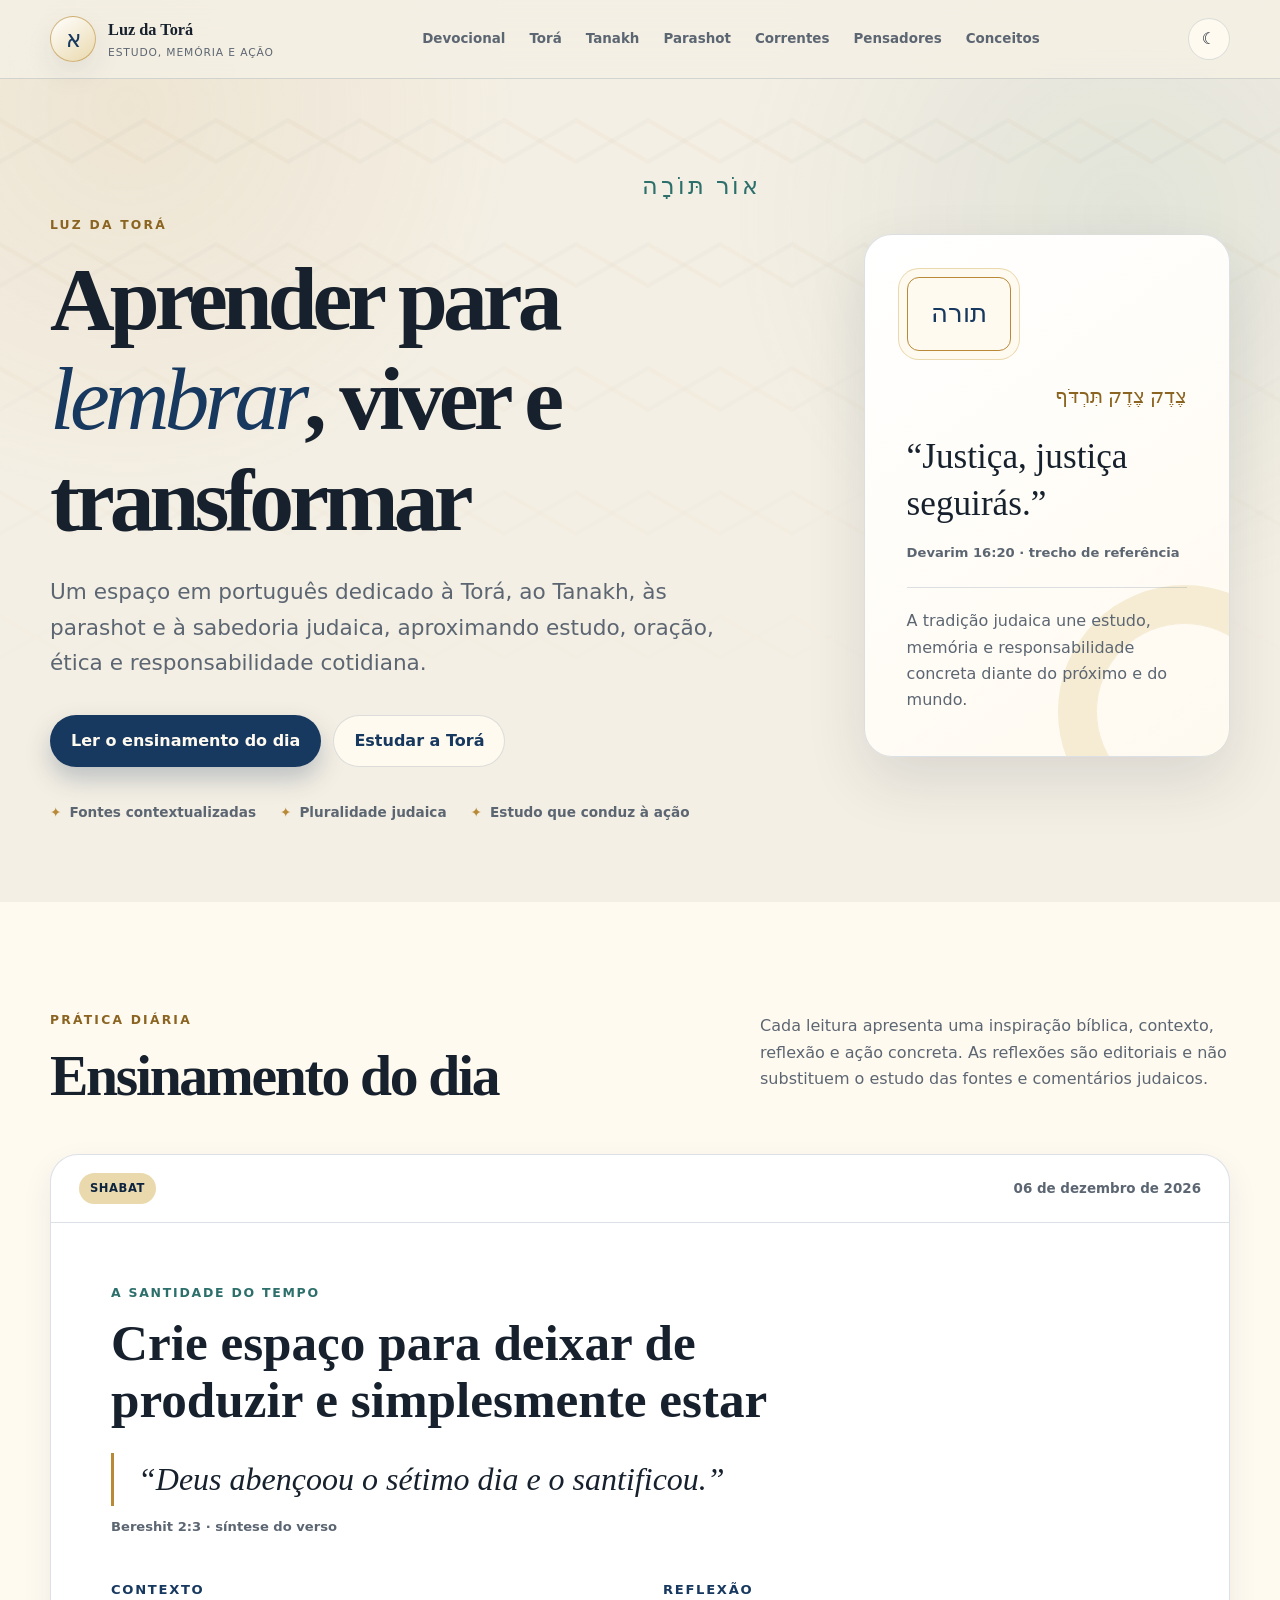
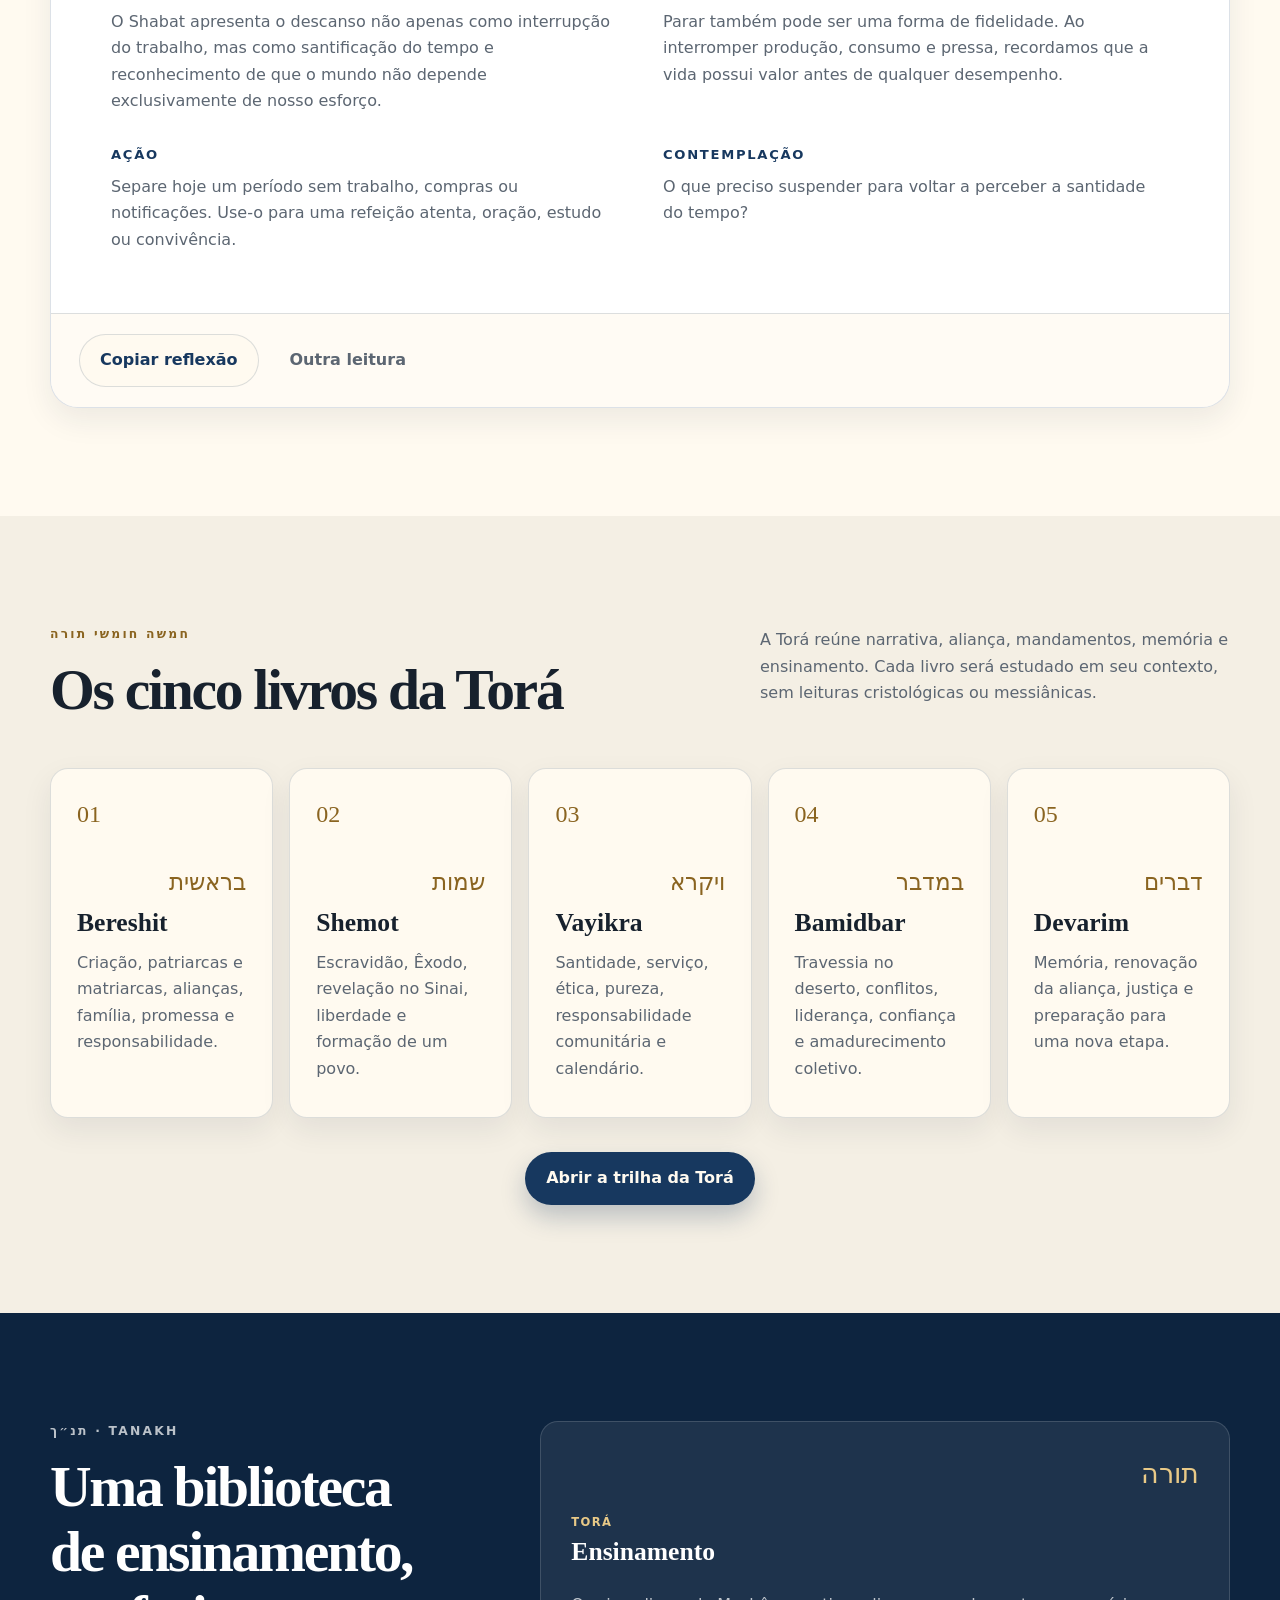
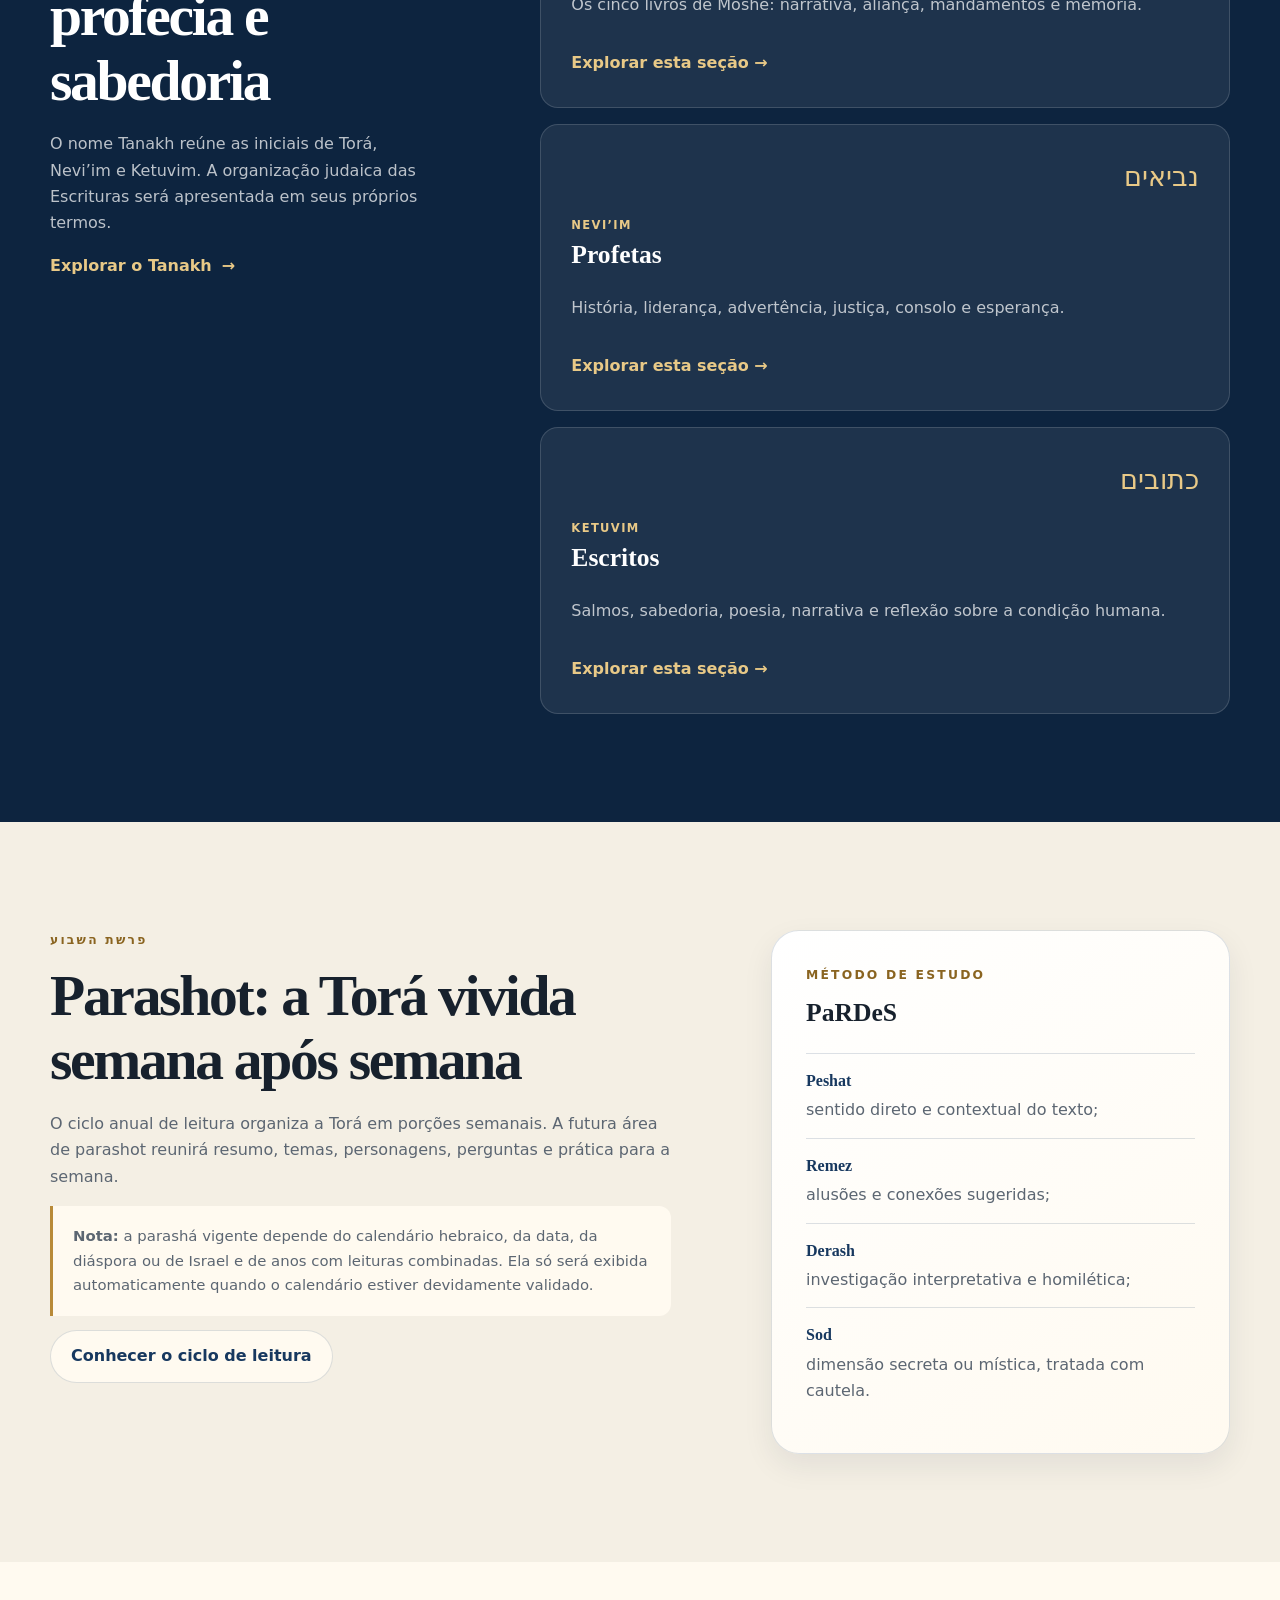
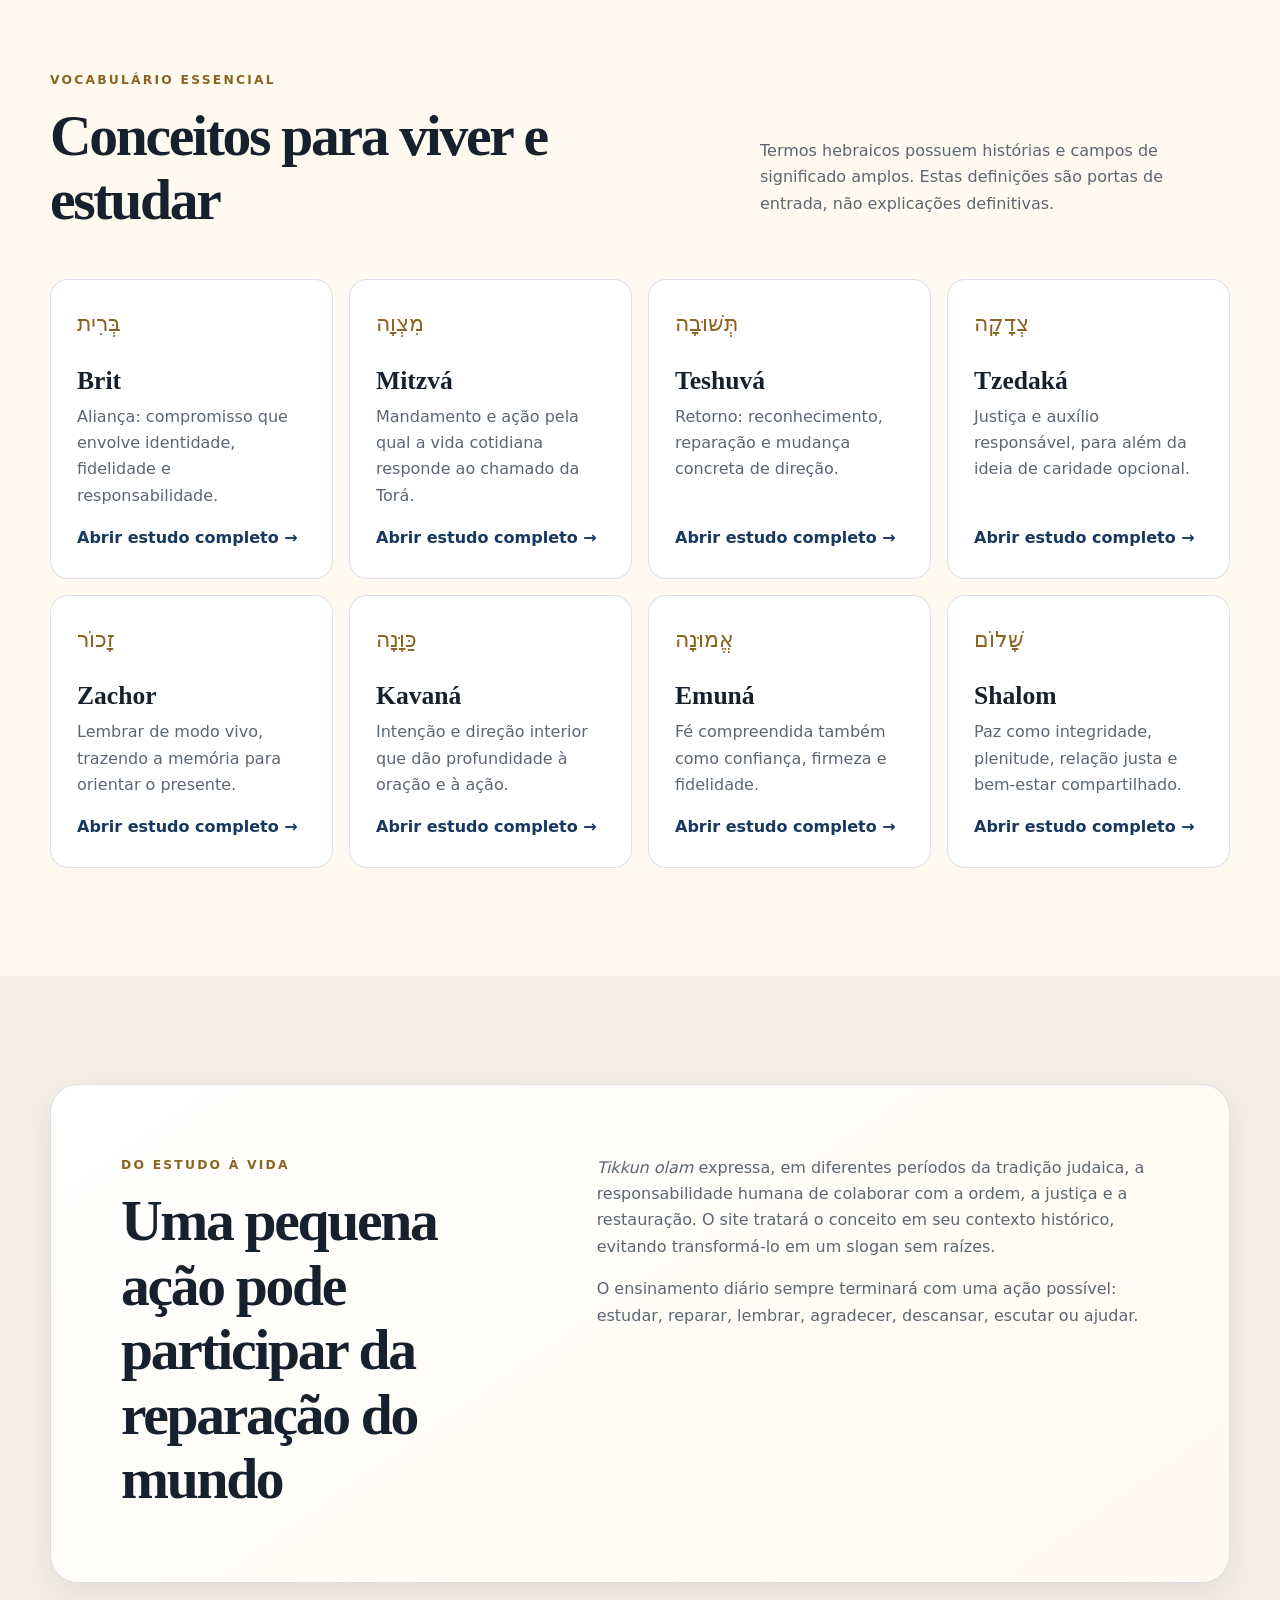
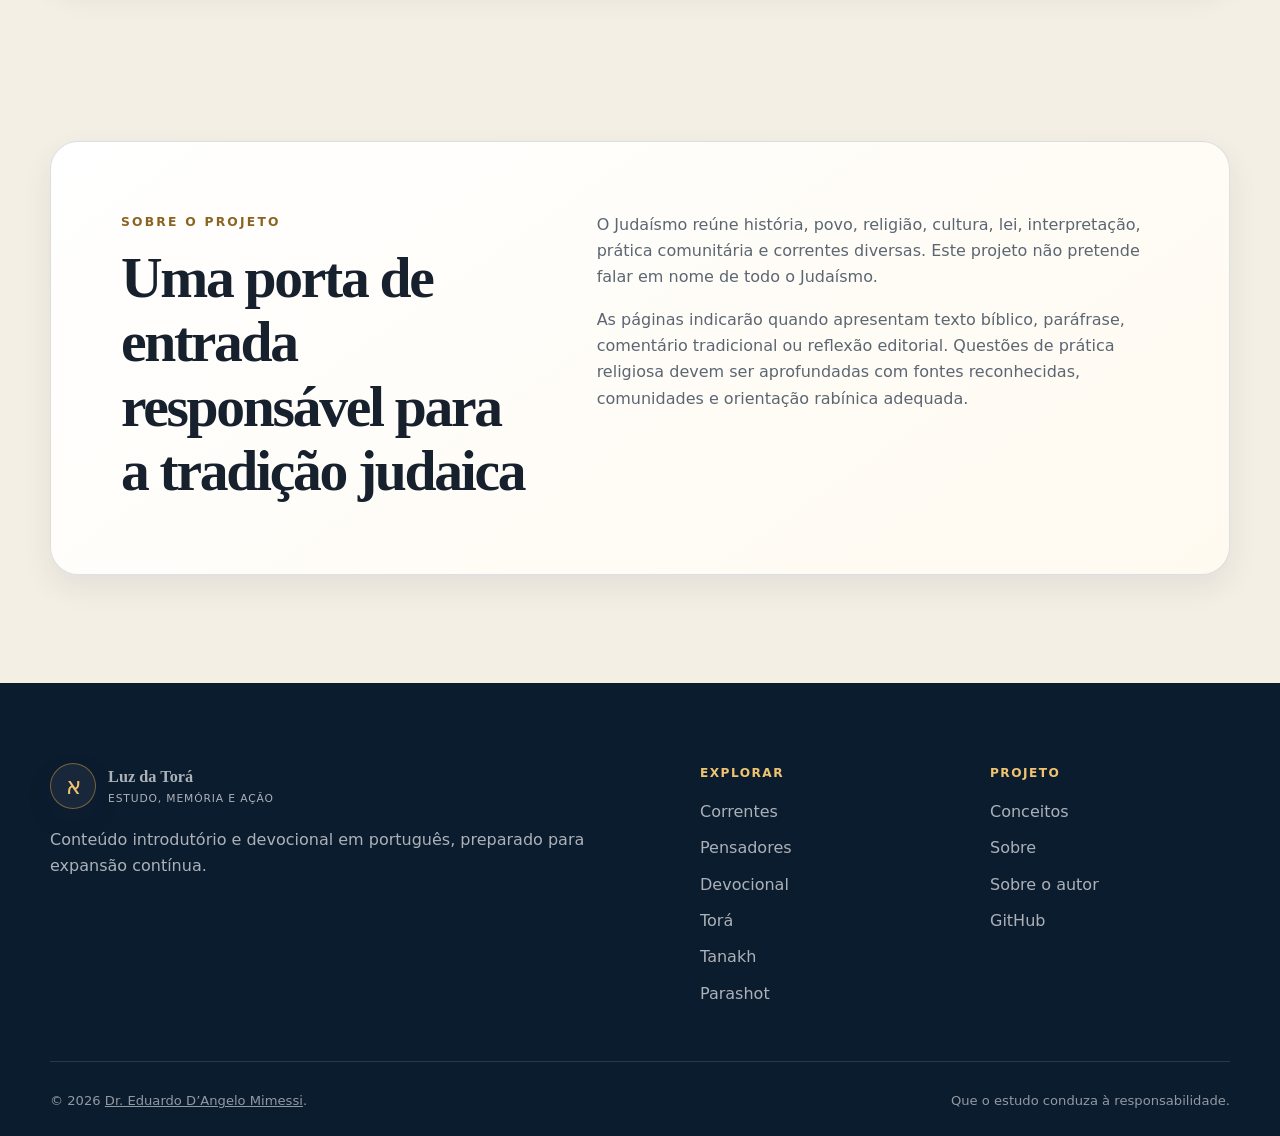
==== commit f5516f34: "Acrescenta a página "Sobre o autor" Cria autor.html com o perfil do autor, a declaração de onde ele " ====
--- a/docs/index.html
+++ b/docs/index.html
@@ -207,9 +207,9 @@
     <div class="container footer-grid">
       <div><a class="brand footer-brand" href="#inicio"><span class="brand-mark" aria-hidden="true">א</span><span><strong>Luz da Torá</strong><small>estudo, memória e ação</small></span></a><p>Conteúdo introdutório e devocional em português, preparado para expansão contínua.</p></div>
       <nav aria-label="Links do rodapé"><strong>Explorar</strong><a href="correntes.html">Correntes</a><a href="pensadores.html">Pensadores</a><a href="#devocional">Devocional</a><a href="tora.html">Torá</a><a href="tanakh.html">Tanakh</a><a href="#parashot">Parashot</a></nav>
-      <nav aria-label="Informações do projeto"><strong>Projeto</strong><a href="#conceitos">Conceitos</a><a href="#sobre">Sobre</a><a href="https://github.com/edumimessi/luzdatora" rel="noopener noreferrer">GitHub</a></nav>
+      <nav aria-label="Informações do projeto"><strong>Projeto</strong><a href="#conceitos">Conceitos</a><a href="#sobre">Sobre</a><a href="autor.html">Sobre o autor</a><a href="https://github.com/edumimessi/luzdatora" rel="noopener noreferrer">GitHub</a></nav>
     </div>
-    <div class="container footer-bottom"><p>© <span id="current-year"></span> Dr. Eduardo D’Angelo Mimessi.</p><p>Que o estudo conduza à responsabilidade.</p></div>
+    <div class="container footer-bottom"><p>© <span id="current-year"></span> <a href="autor.html">Dr. Eduardo D’Angelo Mimessi</a>.</p><p>Que o estudo conduza à responsabilidade.</p></div>
   </footer>
 
   <div class="toast" id="toast" role="status" aria-live="polite"></div>
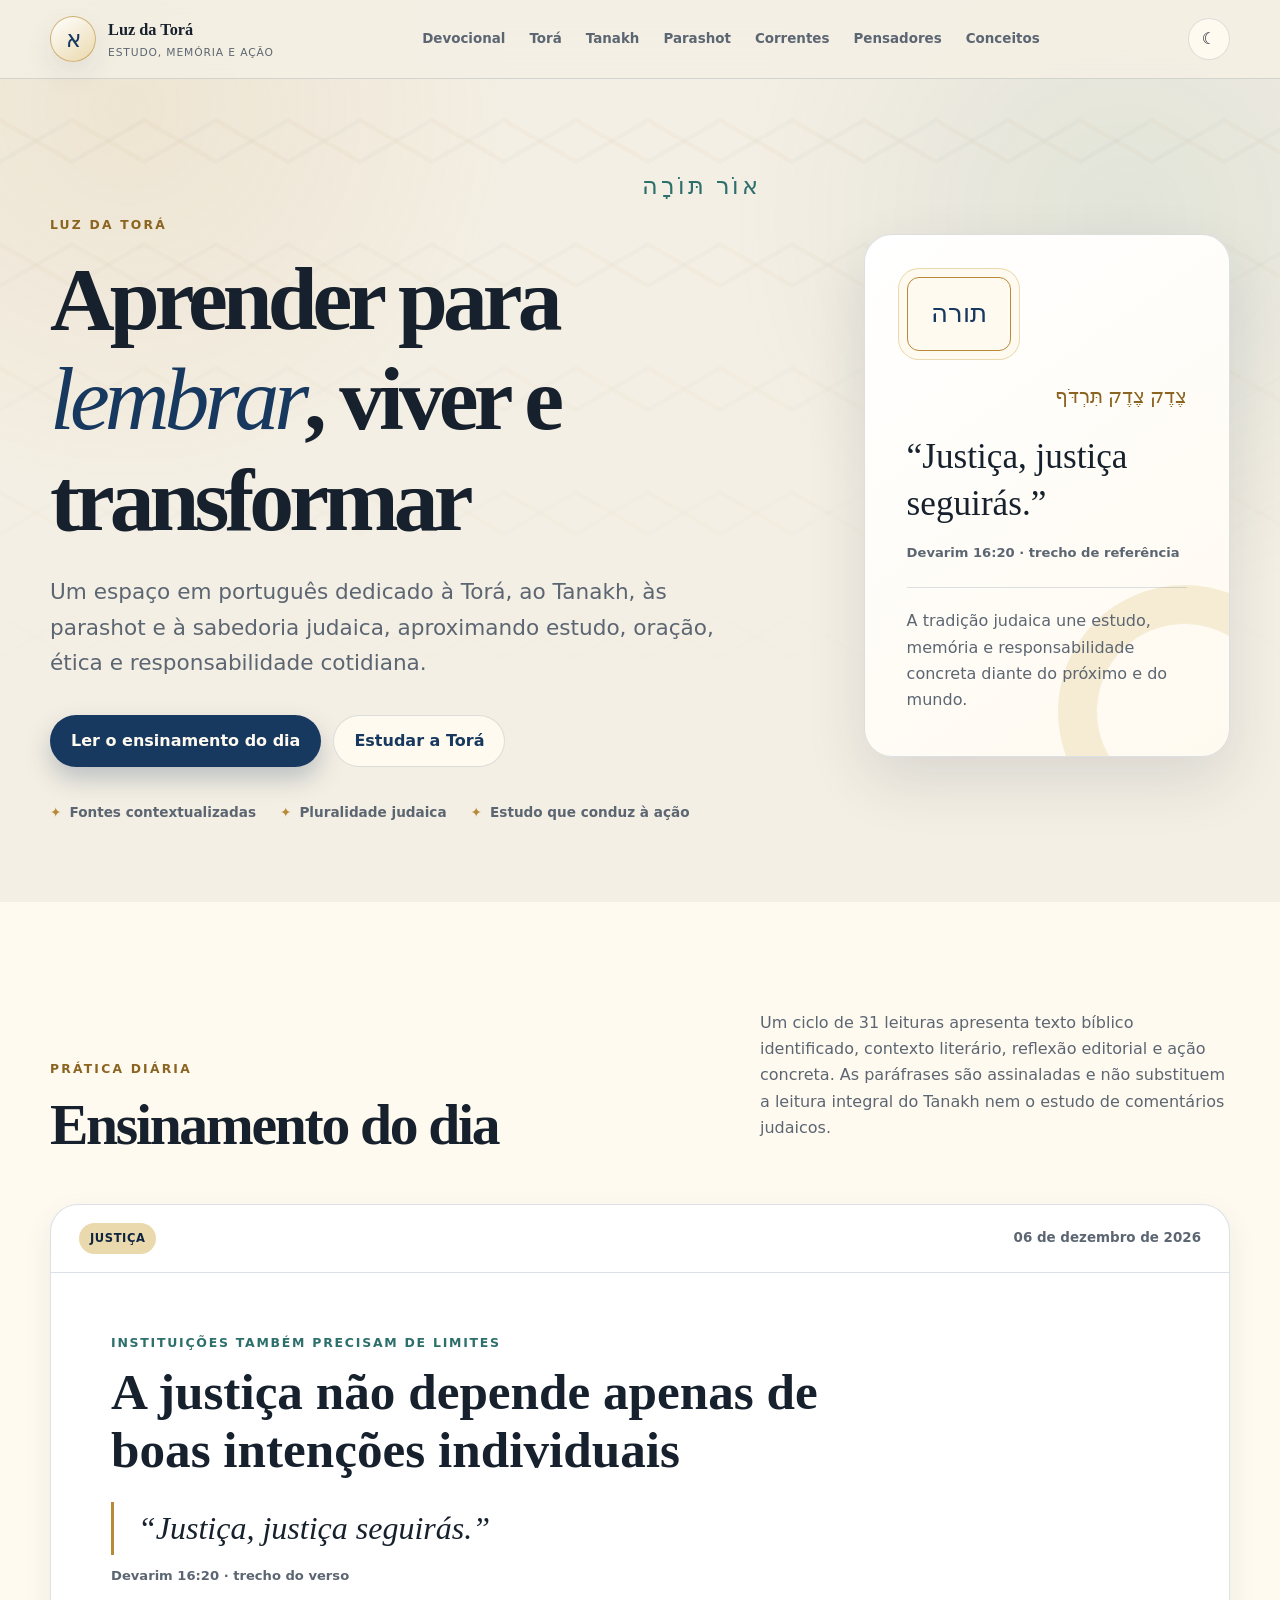
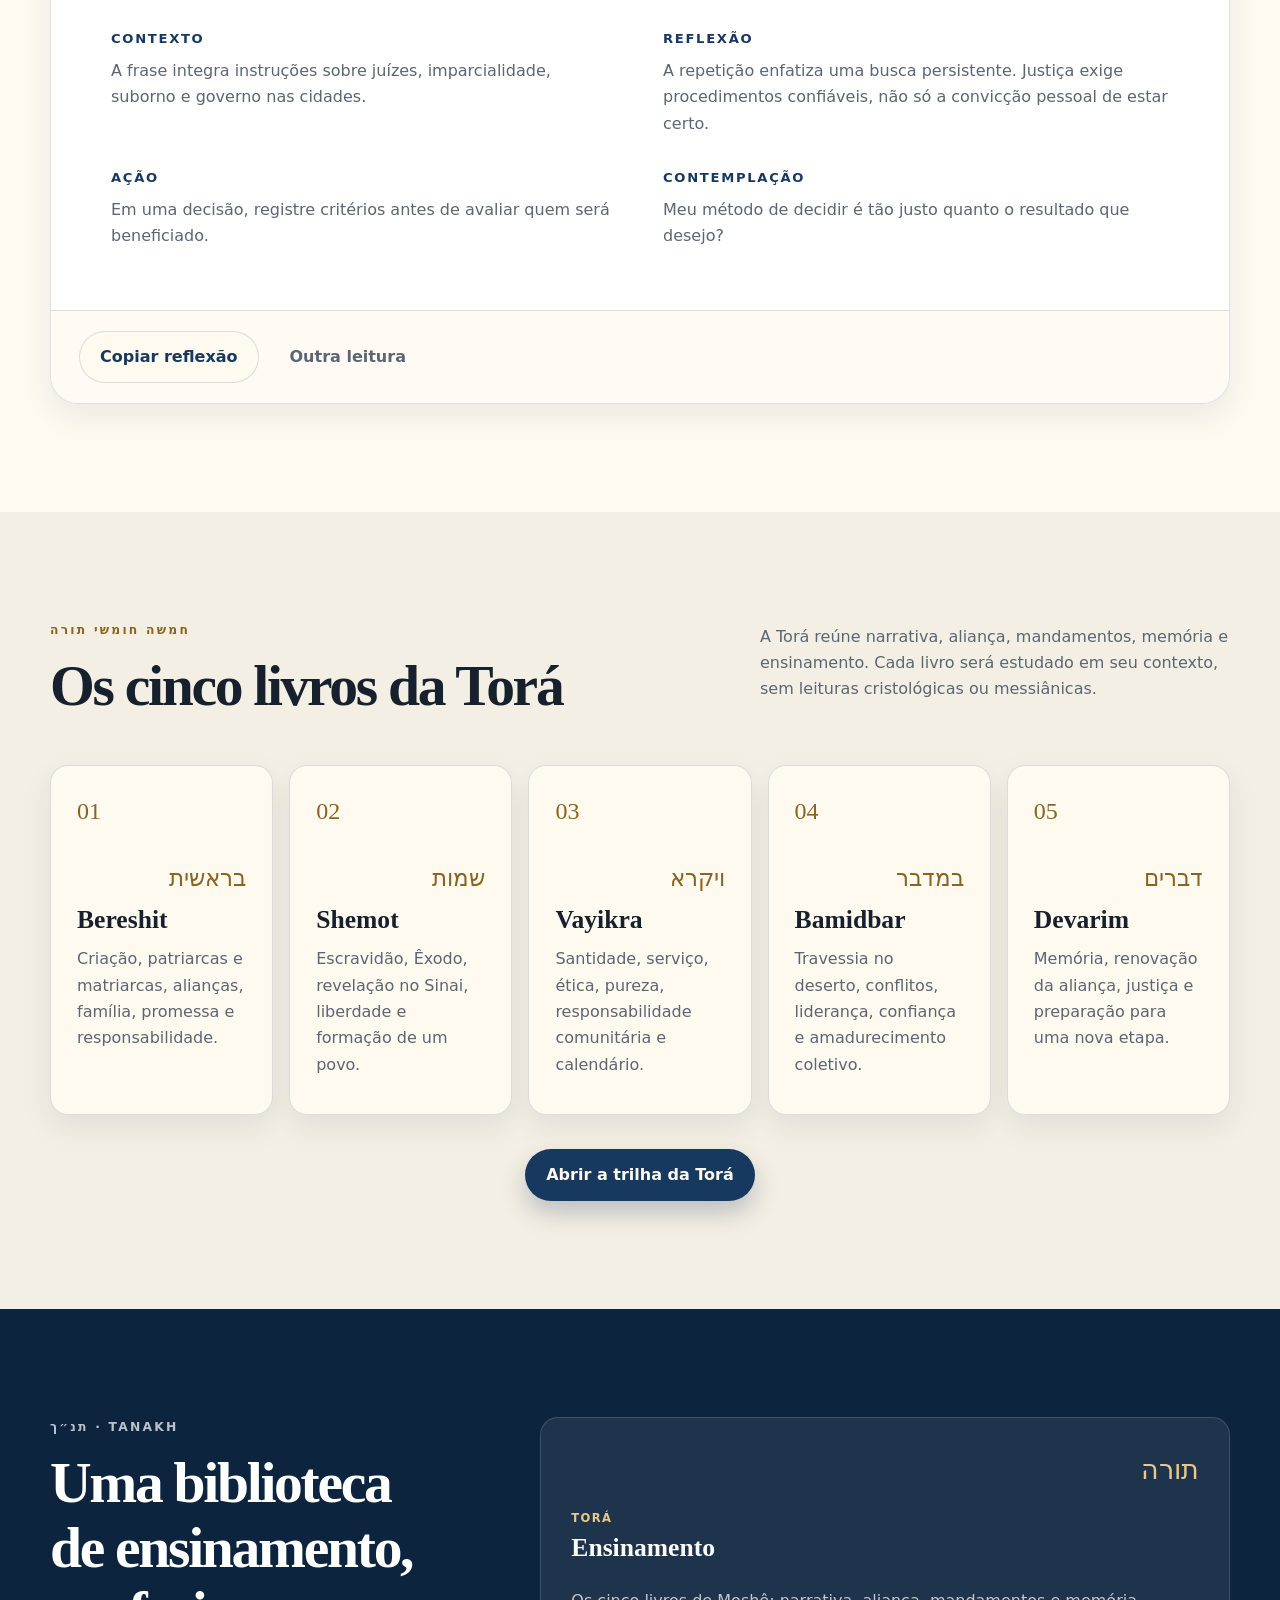
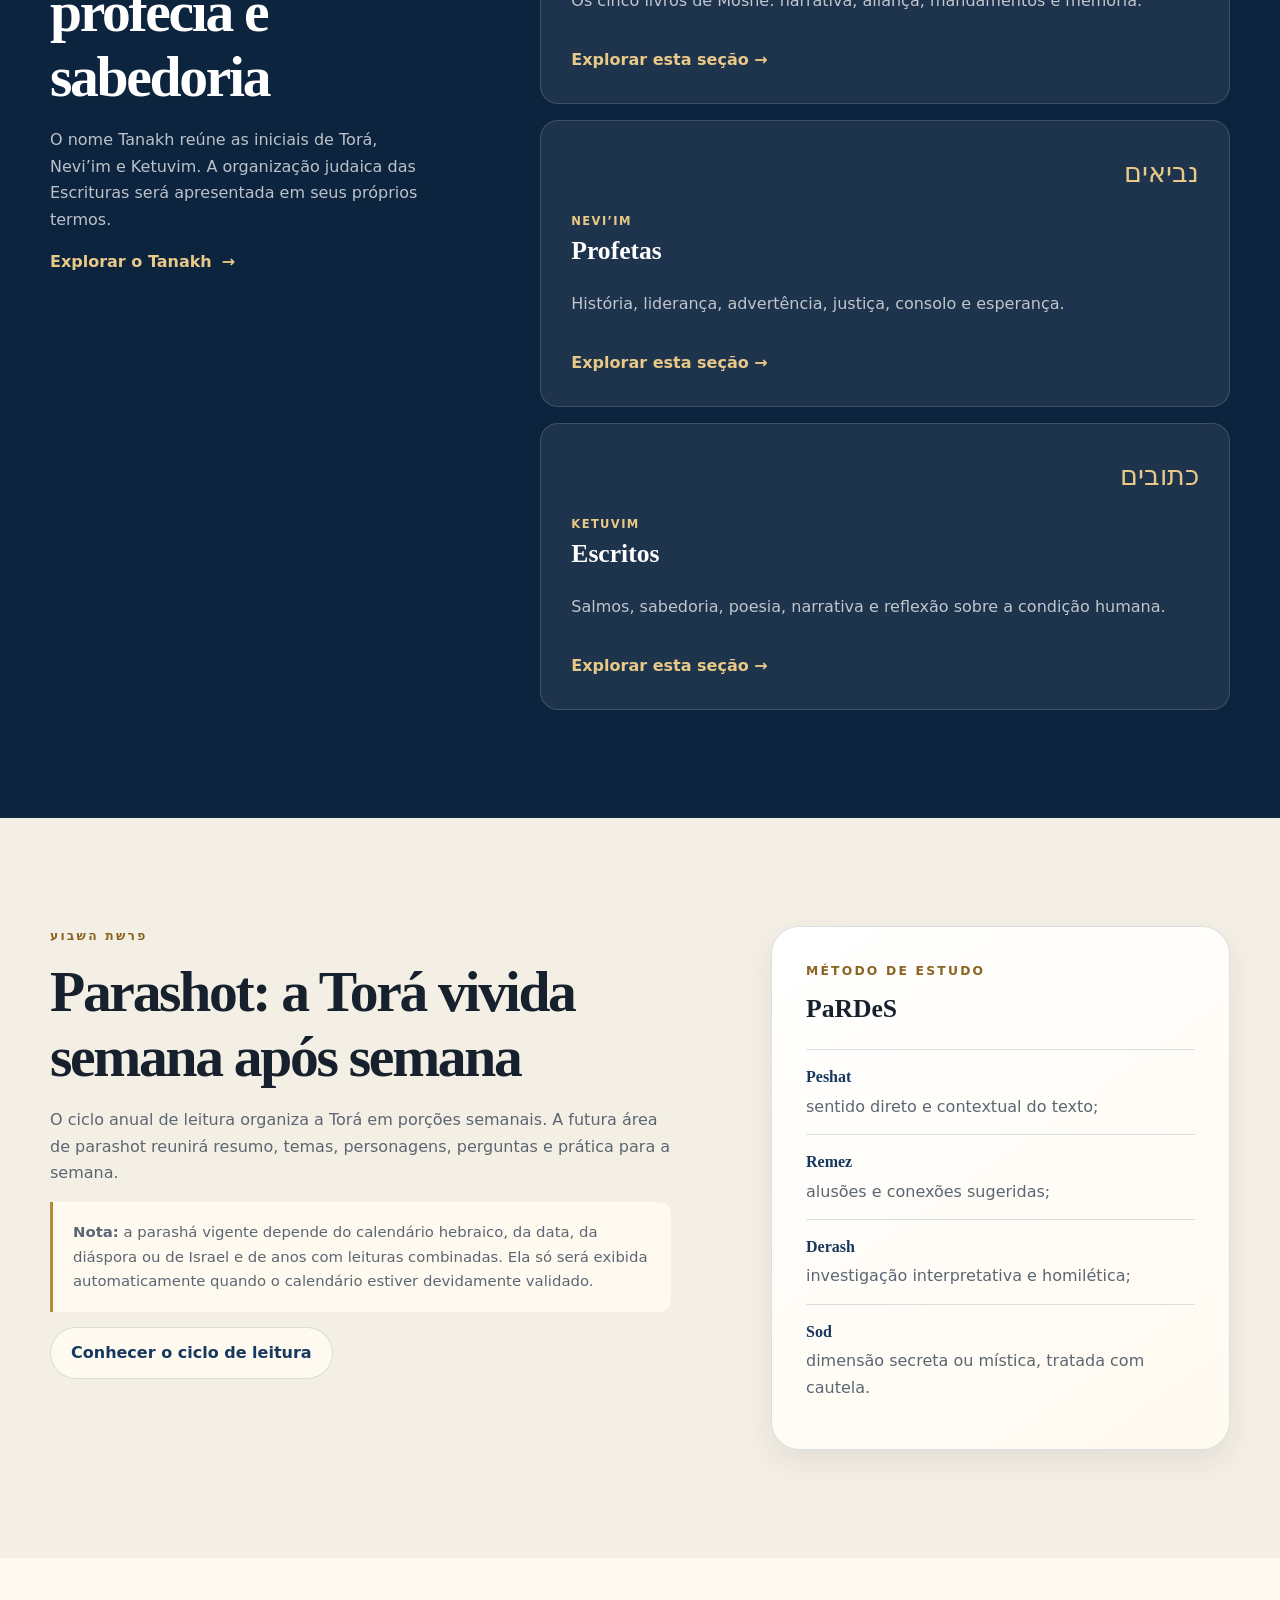
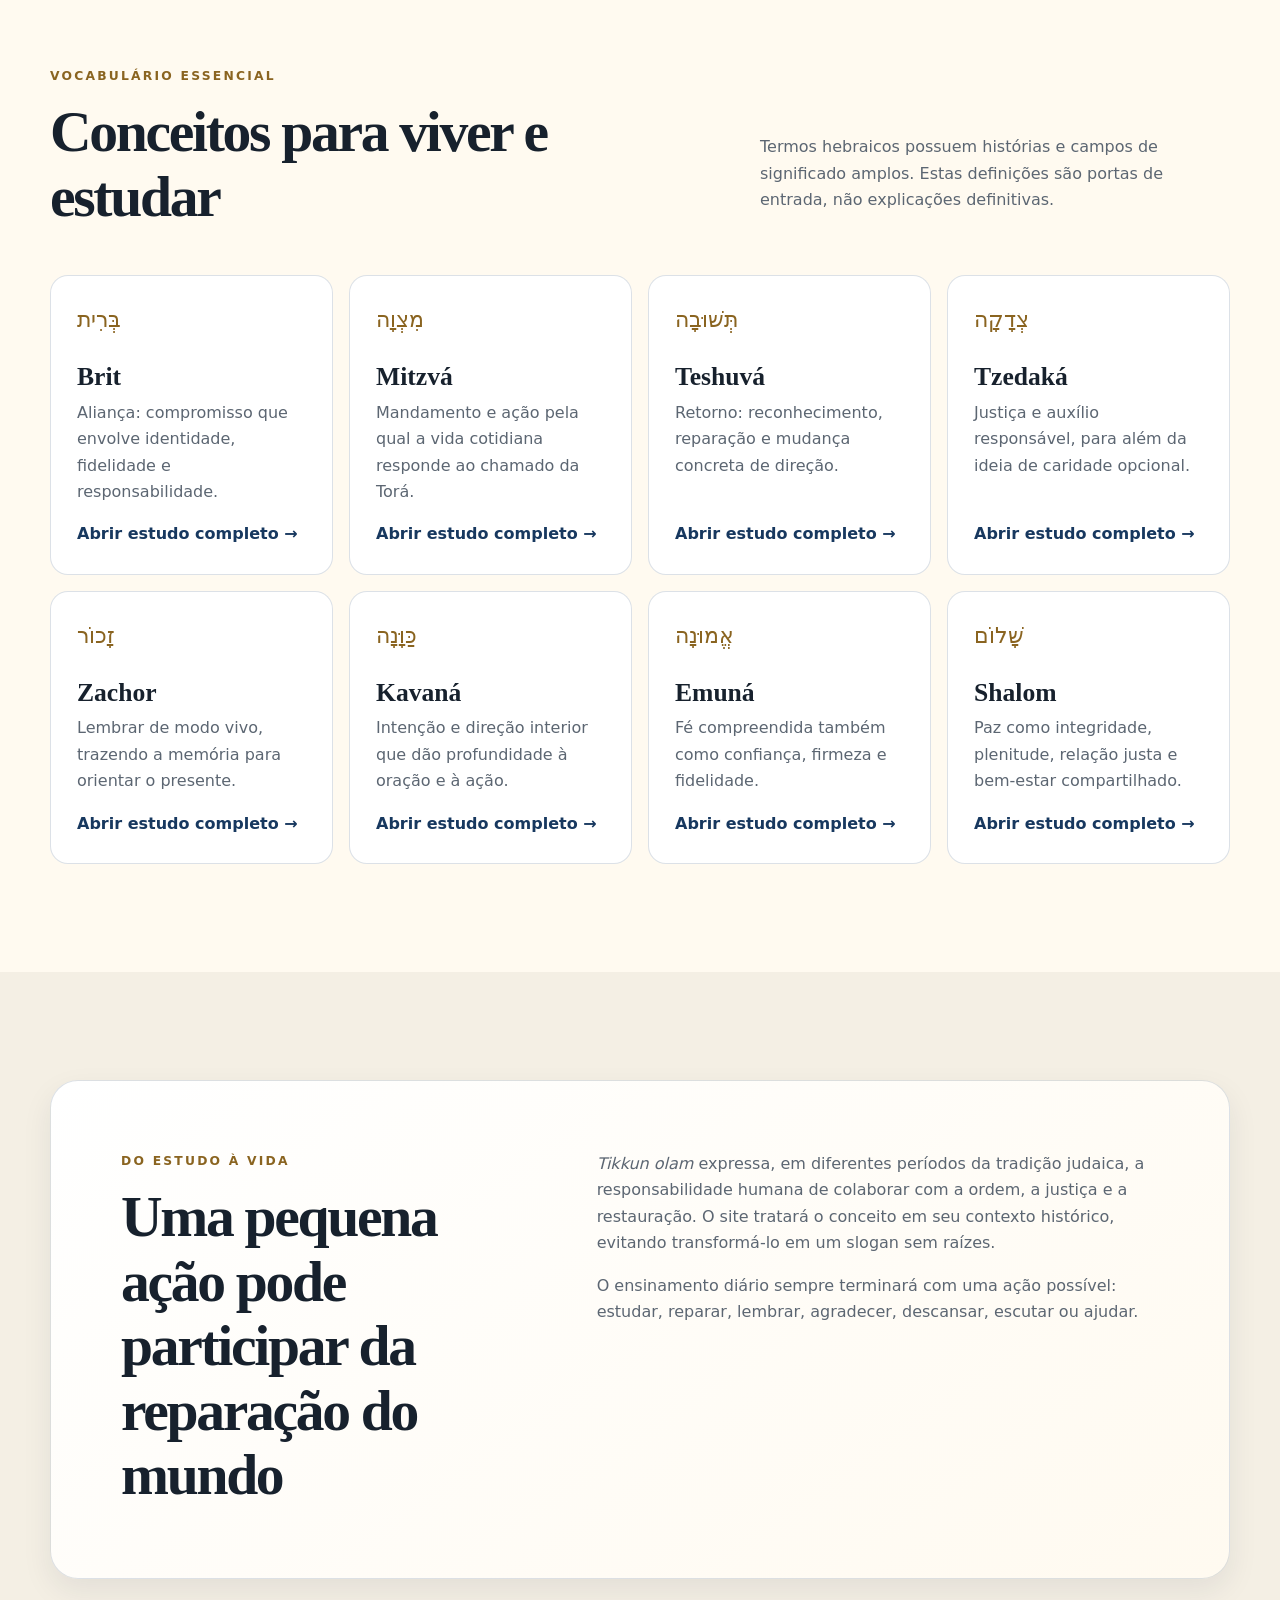
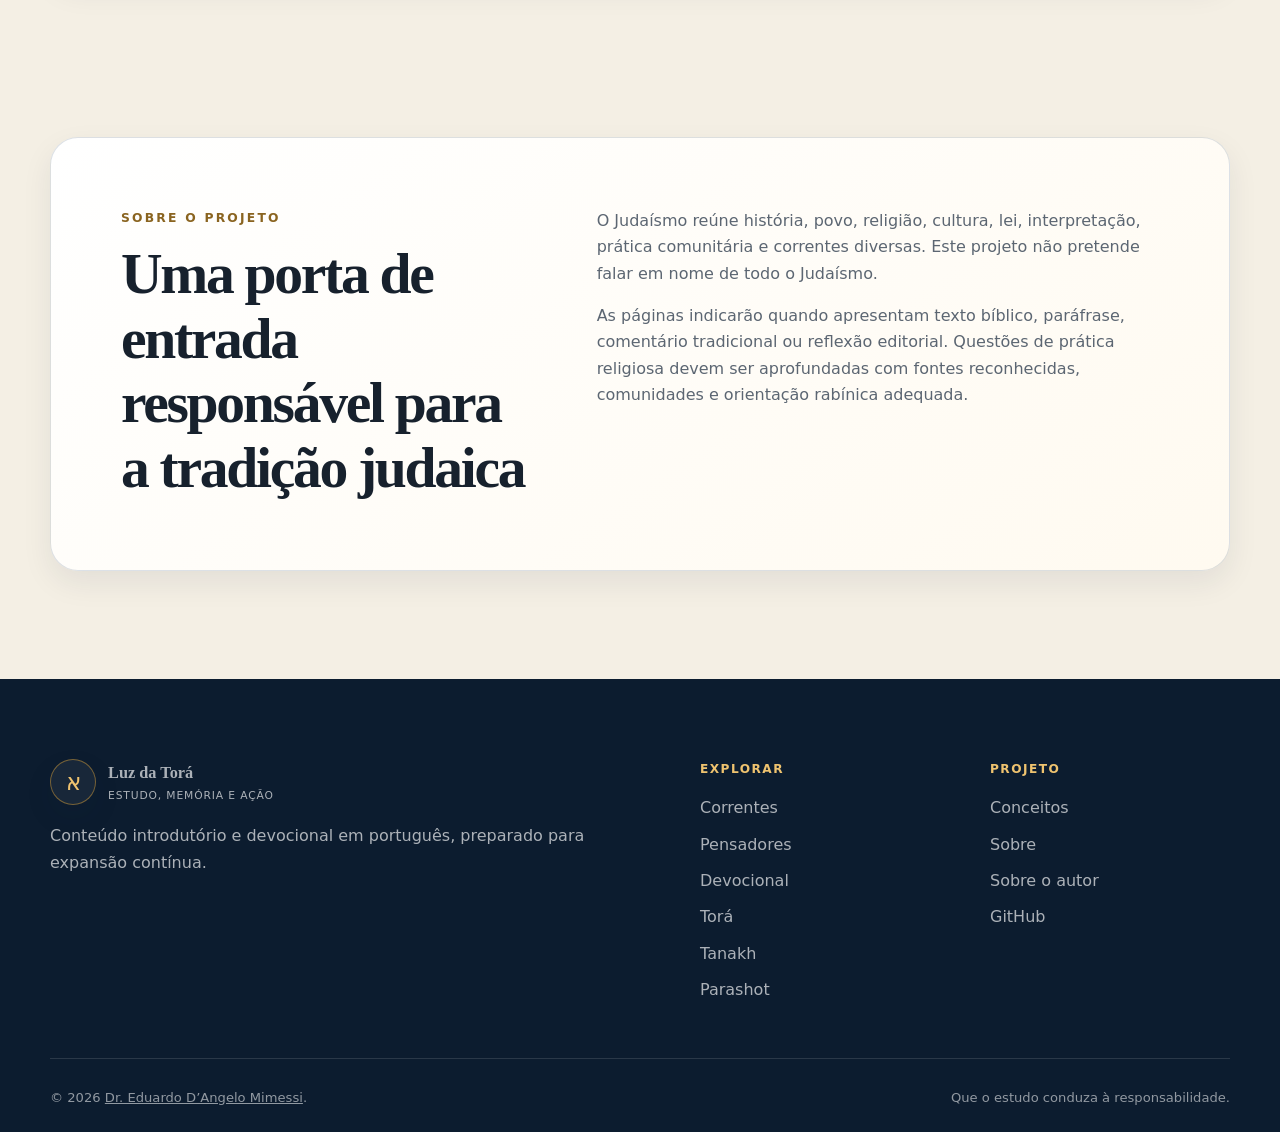
==== commit 5969f6bb: "Explica método e carrega novo ciclo" ====
--- a/docs/index.html
+++ b/docs/index.html
@@ -14,6 +14,7 @@
   <link rel="manifest" href="manifest.webmanifest">
   <link rel="icon" href="icon.svg" type="image/svg+xml">
   <link rel="stylesheet" href="styles.css">
+  <script defer src="devocionais.js"></script>
   <script defer src="app.js"></script>
 </head>
 <body>
@@ -80,7 +81,7 @@
       <div class="container">
         <div class="section-heading">
           <div><p class="eyebrow">Prática diária</p><h2 id="devotional-title">Ensinamento do dia</h2></div>
-          <p class="section-intro">Cada leitura apresenta uma inspiração bíblica, contexto, reflexão e ação concreta. As reflexões são editoriais e não substituem o estudo das fontes e comentários judaicos.</p>
+          <p class="section-intro">Um ciclo de 31 leituras apresenta texto bíblico identificado, contexto literário, reflexão editorial e ação concreta. As paráfrases são assinaladas e não substituem a leitura integral do Tanakh nem o estudo de comentários judaicos.</p>
         </div>
 
         <article class="devotional-card" aria-live="polite">
